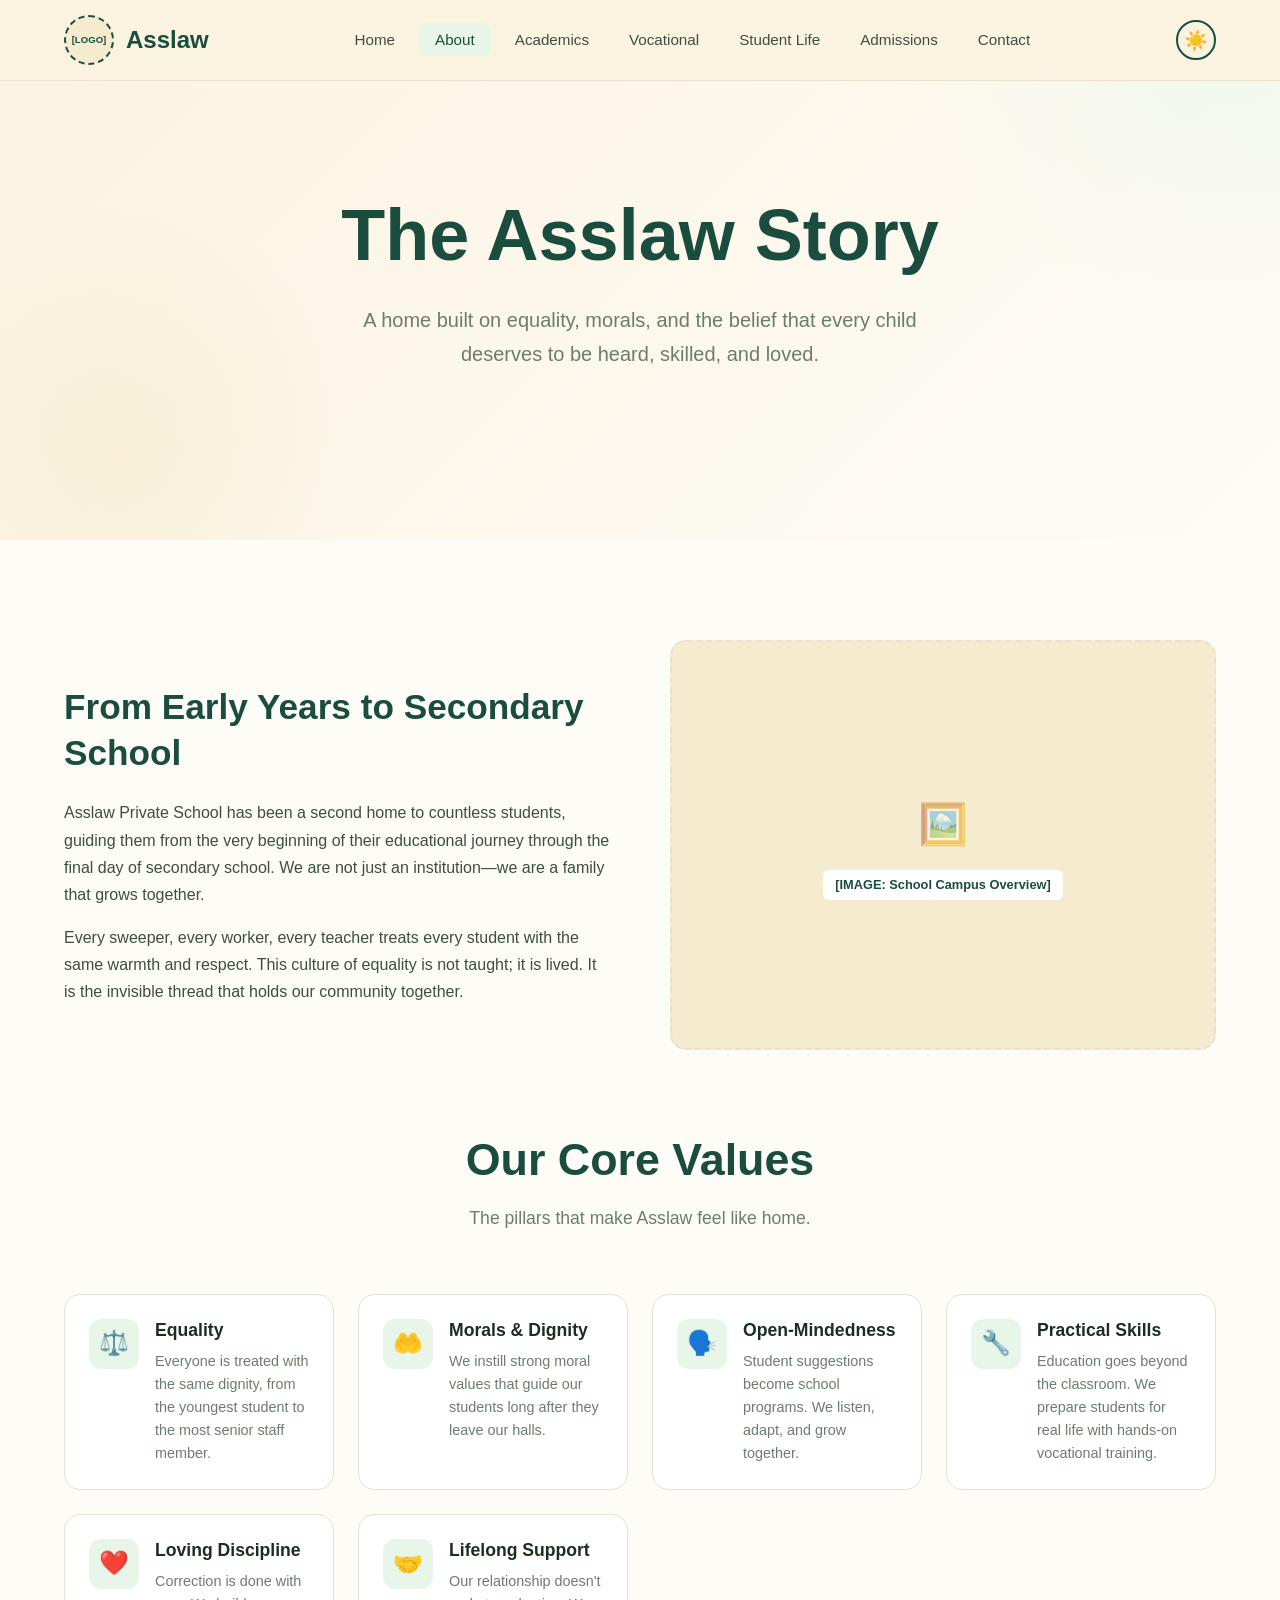
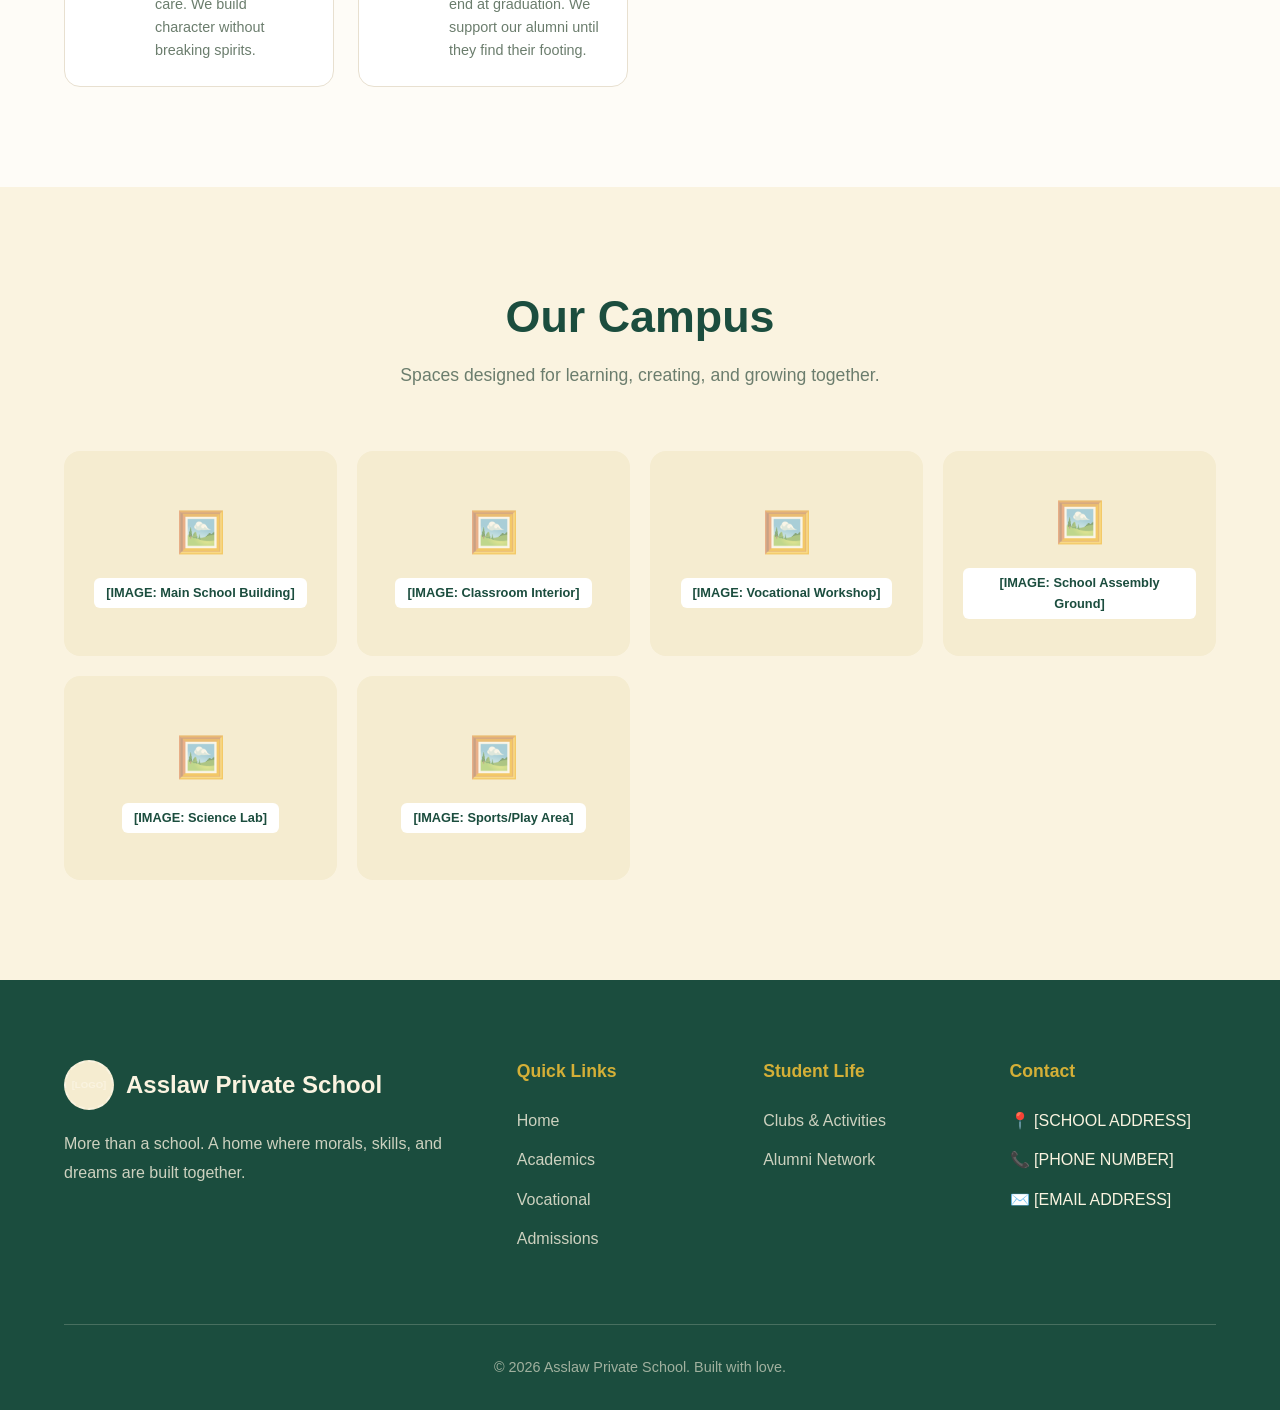
==== about.html @ 093d7a1f "Initial Commit" ====
<!DOCTYPE html>
<html lang="en" data-theme="light">
<head>
  <meta charset="UTF-8">
  <meta name="viewport" content="width=device-width, initial-scale=1.0">
  <title>About Us | Asslaw Private School</title>
  <link rel="stylesheet" href="styles.css">
</head>
<body>

  <nav class="navbar">
    <div class="nav-container">
      <a href="index.html" class="logo">
        <div class="logo-placeholder">[LOGO]</div>
        <span>Asslaw</span>
      </a>
      <ul class="nav-links" id="nav-links">
        <li><a href="index.html">Home</a></li>
        <li><a href="about.html" class="active">About</a></li>
        <li><a href="academics.html">Academics</a></li>
        <li><a href="vocational.html">Vocational</a></li>
        <li><a href="student-life.html">Student Life</a></li>
        <li><a href="admissions.html">Admissions</a></li>
        <li><a href="contact.html">Contact</a></li>
      </ul>
      <div class="nav-controls">
        <button class="theme-toggle" id="theme-toggle">☀️</button>
        <button class="mobile-menu-btn" id="mobile-menu-btn">☰</button>
      </div>
    </div>
  </nav>

  <section class="hero" style="min-height: 60vh; padding-top: 140px;">
    <div class="hero-content fade-in">
      <h1>The Asslaw Story</h1>
      <p>A home built on equality, morals, and the belief that every child deserves to be heard, skilled, and loved.</p>
    </div>
  </section>

  <section class="section">
    <div class="container">
      <div style="display: grid; grid-template-columns: 1fr 1fr; gap: 60px; align-items: center; margin-bottom: 80px;" class="fade-in">
        <div>
          <h2 style="font-size: 2.2rem; margin-bottom: 24px; color: var(--primary-green);">From Early Years to Secondary School</h2>
          <p style="margin-bottom: 16px; color: var(--text-body);">Asslaw Private School has been a second home to countless students, guiding them from the very beginning of their educational journey through the final day of secondary school. We are not just an institution—we are a family that grows together.</p>
          <p style="color: var(--text-body);">Every sweeper, every worker, every teacher treats every student with the same warmth and respect. This culture of equality is not taught; it is lived. It is the invisible thread that holds our community together.</p>
        </div>
        <div class="image-placeholder" style="aspect-ratio: 4/3;">
          <span>[IMAGE: School Campus Overview]</span>
        </div>
      </div>

      <div class="section-header fade-in">
        <h2>Our Core Values</h2>
        <p>The pillars that make Asslaw feel like home.</p>
      </div>

      <div class="values-grid">
        <div class="value-item fade-in">
          <div class="value-icon">⚖️</div>
          <div class="value-content">
            <h4>Equality</h4>
            <p>Everyone is treated with the same dignity, from the youngest student to the most senior staff member.</p>
          </div>
        </div>
        
        <div class="value-item fade-in">
          <div class="value-icon">🤲</div>
          <div class="value-content">
            <h4>Morals & Dignity</h4>
            <p>We instill strong moral values that guide our students long after they leave our halls.</p>
          </div>
        </div>
        
        <div class="value-item fade-in">
          <div class="value-icon">🗣️</div>
          <div class="value-content">
            <h4>Open-Mindedness</h4>
            <p>Student suggestions become school programs. We listen, adapt, and grow together.</p>
          </div>
        </div>
        
        <div class="value-item fade-in">
          <div class="value-icon">🔧</div>
          <div class="value-content">
            <h4>Practical Skills</h4>
            <p>Education goes beyond the classroom. We prepare students for real life with hands-on vocational training.</p>
          </div>
        </div>
        
        <div class="value-item fade-in">
          <div class="value-icon">❤️</div>
          <div class="value-content">
            <h4>Loving Discipline</h4>
            <p>Correction is done with care. We build character without breaking spirits.</p>
          </div>
        </div>
        
        <div class="value-item fade-in">
          <div class="value-icon">🤝</div>
          <div class="value-content">
            <h4>Lifelong Support</h4>
            <p>Our relationship doesn't end at graduation. We support our alumni until they find their footing.</p>
          </div>
        </div>
      </div>
    </div>
  </section>

  <section class="section bg-cream">
    <div class="container">
      <div class="section-header fade-in">
        <h2>Our Campus</h2>
        <p>Spaces designed for learning, creating, and growing together.</p>
      </div>
      
      <div class="gallery-grid">
        <div class="gallery-item fade-in">
          <div class="image-placeholder" style="aspect-ratio: 4/3;">
            <span>[IMAGE: Main School Building]</span>
          </div>
        </div>
        <div class="gallery-item fade-in">
          <div class="image-placeholder" style="aspect-ratio: 4/3;">
            <span>[IMAGE: Classroom Interior]</span>
          </div>
        </div>
        <div class="gallery-item fade-in">
          <div class="image-placeholder" style="aspect-ratio: 4/3;">
            <span>[IMAGE: Vocational Workshop]</span>
          </div>
        </div>
        <div class="gallery-item fade-in">
          <div class="image-placeholder" style="aspect-ratio: 4/3;">
            <span>[IMAGE: School Assembly Ground]</span>
          </div>
        </div>
        <div class="gallery-item fade-in">
          <div class="image-placeholder" style="aspect-ratio: 4/3;">
            <span>[IMAGE: Science Lab]</span>
          </div>
        </div>
        <div class="gallery-item fade-in">
          <div class="image-placeholder" style="aspect-ratio: 4/3;">
            <span>[IMAGE: Sports/Play Area]</span>
          </div>
        </div>
      </div>
    </div>
  </section>

  <footer class="footer">
    <div class="container">
      <div class="footer-grid">
        <div class="footer-brand">
          <div class="logo" style="color: var(--cream);">
            <div class="logo-placeholder" style="border-color: var(--cream); color: var(--cream);">[LOGO]</div>
            <span>Asslaw Private School</span>
          </div>
          <p>More than a school. A home where morals, skills, and dreams are built together.</p>
        </div>
        <div>
          <h4>Quick Links</h4>
          <ul class="footer-links">
            <li><a href="index.html">Home</a></li>
            <li><a href="academics.html">Academics</a></li>
            <li><a href="vocational.html">Vocational</a></li>
            <li><a href="admissions.html">Admissions</a></li>
          </ul>
        </div>
        <div>
          <h4>Student Life</h4>
          <ul class="footer-links">
            <li><a href="student-life.html">Clubs & Activities</a></li>
            <li><a href="contact.html">Alumni Network</a></li>
          </ul>
        </div>
        <div>
          <h4>Contact</h4>
          <ul class="footer-links">
            <li>📍 [SCHOOL ADDRESS]</li>
            <li>📞 [PHONE NUMBER]</li>
            <li>✉️ [EMAIL ADDRESS]</li>
          </ul>
        </div>
      </div>
      <div class="footer-bottom">
        <p>© 2026 Asslaw Private School. Built with love.</p>
      </div>
    </div>
  </footer>

  <button class="back-to-top" id="back-to-top">↑</button>
  <script src="script.js"></script>
</body>
</html>
---- styles.css ----
/* ============================================
   ASSLAW PRIVATE SCHOOL - COMPLETE STYLESHEET
   Colors: Green, Cream, White | Dark Mode Ready
   ============================================ */

:root {
  --primary-green: #1B4D3E;
  --secondary-green: #2E8B57;
  --light-green: #E8F5E9;
  --cream: #FAF3E0;
  --cream-dark: #F5ECD0;
  --white: #FFFFFF;
  --gold: #D4AF37;
  --text-dark: #1A2F1D;
  --text-body: #3D4F40;
  --text-light: #6B7D6D;
  --bg-body: #FEFCF7;
  --bg-card: #FFFFFF;
  --border: #E8E0D0;
  --shadow: rgba(27, 77, 62, 0.08);
  --shadow-lg: rgba(27, 77, 62, 0.15);
  --transition: all 0.3s cubic-bezier(0.4, 0, 0.2, 1);
}

[data-theme="dark"] {
  --primary-green: #3CB371;
  --secondary-green: #2E8B57;
  --light-green: #1A2F1D;
  --cream: #0F1F17;
  --cream-dark: #1A2F1D;
  --white: #0A1510;
  --gold: #FFD700;
  --text-dark: #FAF3E0;
  --text-body: #C8D6C9;
  --text-light: #8A9B8C;
  --bg-body: #0A1510;
  --bg-card: #0F1F17;
  --border: #1B4D3E;
  --shadow: rgba(0, 0, 0, 0.3);
  --shadow-lg: rgba(0, 0, 0, 0.5);
}

* {
  margin: 0;
  padding: 0;
  box-sizing: border-box;
}

html {
  scroll-behavior: smooth;
}

body {
  font-family: 'Segoe UI', Tahoma, Geneva, Verdana, sans-serif;
  background-color: var(--bg-body);
  color: var(--text-body);
  line-height: 1.7;
  transition: var(--transition);
  overflow-x: hidden;
}

h1, h2, h3, h4, h5, h6 {
  color: var(--text-dark);
  font-weight: 700;
  line-height: 1.3;
}

a {
  color: var(--secondary-green);
  text-decoration: none;
  transition: var(--transition);
}

a:hover {
  color: var(--primary-green);
}

img {
  max-width: 100%;
  height: auto;
}

.container {
  max-width: 1200px;
  margin: 0 auto;
  padding: 0 24px;
}

/* ============================================
   NAVIGATION
   ============================================ */
.navbar {
  position: fixed;
  top: 0;
  left: 0;
  right: 0;
  background: rgba(250, 243, 224, 0.95);
  backdrop-filter: blur(10px);
  border-bottom: 1px solid var(--border);
  z-index: 1000;
  transition: var(--transition);
}

[data-theme="dark"] .navbar {
  background: rgba(15, 31, 23, 0.95);
}

.nav-container {
  max-width: 1200px;
  margin: 0 auto;
  padding: 0 24px;
  display: flex;
  justify-content: space-between;
  align-items: center;
  height: 80px;
}

.logo {
  display: flex;
  align-items: center;
  gap: 12px;
  font-size: 1.5rem;
  font-weight: 800;
  color: var(--primary-green);
}

.logo-placeholder {
  width: 50px;
  height: 50px;
  border: 2px dashed var(--primary-green);
  border-radius: 50%;
  display: flex;
  align-items: center;
  justify-content: center;
  font-size: 0.6rem;
  text-align: center;
  color: var(--primary-green);
  background: var(--cream-dark);
}

.nav-links {
  display: flex;
  list-style: none;
  gap: 8px;
  align-items: center;
}

.nav-links a {
  padding: 8px 16px;
  border-radius: 8px;
  color: var(--text-body);
  font-weight: 500;
  font-size: 0.95rem;
}

.nav-links a:hover, .nav-links a.active {
  background: var(--light-green);
  color: var(--primary-green);
}

.nav-controls {
  display: flex;
  align-items: center;
  gap: 16px;
}

.theme-toggle {
  background: none;
  border: 2px solid var(--primary-green);
  color: var(--primary-green);
  width: 40px;
  height: 40px;
  border-radius: 50%;
  cursor: pointer;
  display: flex;
  align-items: center;
  justify-content: center;
  font-size: 1.2rem;
  transition: var(--transition);
}

.theme-toggle:hover {
  background: var(--primary-green);
  color: var(--cream);
  transform: rotate(20deg);
}

.mobile-menu-btn {
  display: none;
  background: none;
  border: none;
  font-size: 1.5rem;
  color: var(--primary-green);
  cursor: pointer;
}

/* ============================================
   HERO SECTION
   ============================================ */
.hero {
  min-height: 100vh;
  display: flex;
  align-items: center;
  justify-content: center;
  text-align: center;
  padding: 120px 24px 80px;
  position: relative;
  background: linear-gradient(135deg, var(--cream) 0%, var(--bg-body) 100%);
  overflow: hidden;
}

.hero::before {
  content: '';
  position: absolute;
  top: -50%;
  right: -20%;
  width: 600px;
  height: 600px;
  background: radial-gradient(circle, var(--light-green) 0%, transparent 70%);
  opacity: 0.6;
  animation: float 20s infinite ease-in-out;
}

.hero::after {
  content: '';
  position: absolute;
  bottom: -30%;
  left: -10%;
  width: 500px;
  height: 500px;
  background: radial-gradient(circle, var(--gold) 0%, transparent 70%);
  opacity: 0.1;
  animation: float 25s infinite ease-in-out reverse;
}

@keyframes float {
  0%, 100% { transform: translate(0, 0) scale(1); }
  50% { transform: translate(30px, -30px) scale(1.1); }
}

.hero-content {
  position: relative;
  z-index: 2;
  max-width: 800px;
}

.hero-badge {
  display: inline-block;
  padding: 8px 20px;
  background: var(--light-green);
  color: var(--primary-green);
  border-radius: 50px;
  font-weight: 600;
  font-size: 0.9rem;
  margin-bottom: 24px;
  border: 1px solid var(--secondary-green);
}

.hero h1 {
  font-size: clamp(2.5rem, 6vw, 4.5rem);
  margin-bottom: 20px;
  color: var(--primary-green);
}

.hero h1 span {
  color: var(--gold);
  position: relative;
}

.hero p {
  font-size: 1.25rem;
  color: var(--text-light);
  margin-bottom: 40px;
  max-width: 600px;
  margin-left: auto;
  margin-right: auto;
}

.hero-buttons {
  display: flex;
  gap: 16px;
  justify-content: center;
  flex-wrap: wrap;
}

/* ============================================
   BUTTONS
   ============================================ */
.btn {
  display: inline-flex;
  align-items: center;
  gap: 8px;
  padding: 14px 32px;
  border-radius: 12px;
  font-weight: 600;
  font-size: 1rem;
  transition: var(--transition);
  border: none;
  cursor: pointer;
}

.btn-primary {
  background: var(--primary-green);
  color: var(--white);
  box-shadow: 0 4px 15px var(--shadow-lg);
}

.btn-primary:hover {
  background: var(--secondary-green);
  transform: translateY(-2px);
  box-shadow: 0 8px 25px var(--shadow-lg);
  color: var(--white);
}

.btn-secondary {
  background: transparent;
  color: var(--primary-green);
  border: 2px solid var(--primary-green);
}

.btn-secondary:hover {
  background: var(--primary-green);
  color: var(--white);
  transform: translateY(-2px);
}

.btn-gold {
  background: var(--gold);
  color: var(--text-dark);
}

.btn-gold:hover {
  filter: brightness(1.1);
  transform: translateY(-2px);
}

/* ============================================
   SECTIONS
   ============================================ */
.section {
  padding: 100px 0;
}

.section-header {
  text-align: center;
  max-width: 700px;
  margin: 0 auto 60px;
}

.section-header h2 {
  font-size: clamp(2rem, 4vw, 2.8rem);
  margin-bottom: 16px;
  color: var(--primary-green);
}

.section-header p {
  font-size: 1.1rem;
  color: var(--text-light);
}

.bg-cream {
  background: var(--cream);
}

.bg-light {
  background: var(--bg-body);
}

/* ============================================
   CARDS
   ============================================ */
.card-grid {
  display: grid;
  grid-template-columns: repeat(auto-fit, minmax(300px, 1fr));
  gap: 30px;
}

.card {
  background: var(--bg-card);
  border-radius: 20px;
  padding: 40px 30px;
  border: 1px solid var(--border);
  transition: var(--transition);
  position: relative;
  overflow: hidden;
}

.card::before {
  content: '';
  position: absolute;
  top: 0;
  left: 0;
  width: 100%;
  height: 4px;
  background: linear-gradient(90deg, var(--primary-green), var(--gold));
  transform: scaleX(0);
  transition: transform 0.3s ease;
}

.card:hover {
  transform: translateY(-5px);
  box-shadow: 0 20px 40px var(--shadow);
}

.card:hover::before {
  transform: scaleX(1);
}

.card-icon {
  width: 60px;
  height: 60px;
  background: var(--light-green);
  border-radius: 16px;
  display: flex;
  align-items: center;
  justify-content: center;
  font-size: 1.8rem;
  margin-bottom: 24px;
}

.card h3 {
  font-size: 1.4rem;
  margin-bottom: 12px;
}

.card p {
  color: var(--text-light);
  font-size: 0.95rem;
}

/* ============================================
   IMAGE PLACEHOLDERS
   ============================================ */
.image-placeholder {
  width: 100%;
  aspect-ratio: 16/10;
  background: var(--cream-dark);
  border: 2px dashed var(--border);
  border-radius: 16px;
  display: flex;
  flex-direction: column;
  align-items: center;
  justify-content: center;
  color: var(--text-light);
  font-size: 0.9rem;
  text-align: center;
  padding: 20px;
  transition: var(--transition);
  position: relative;
  overflow: hidden;
}

.image-placeholder::before {
  content: '🖼️';
  font-size: 2.5rem;
  margin-bottom: 12px;
  opacity: 0.5;
}

.image-placeholder:hover {
  border-color: var(--secondary-green);
  background: var(--light-green);
}

.image-placeholder span {
  font-weight: 600;
  color: var(--primary-green);
  background: var(--bg-card);
  padding: 4px 12px;
  border-radius: 6px;
  font-size: 0.8rem;
}

/* ============================================
   STATS
   ============================================ */
.stats-grid {
  display: grid;
  grid-template-columns: repeat(auto-fit, minmax(200px, 1fr));
  gap: 24px;
  margin-top: 60px;
}

.stat-card {
  text-align: center;
  padding: 30px;
  background: var(--bg-card);
  border-radius: 16px;
  border: 1px solid var(--border);
}

.stat-number {
  font-size: 3rem;
  font-weight: 800;
  color: var(--primary-green);
  display: block;
  line-height: 1;
  margin-bottom: 8px;
}

.stat-label {
  color: var(--text-light);
  font-size: 0.95rem;
  font-weight: 500;
}

/* ============================================
   TESTIMONIALS
   ============================================ */
.testimonial-slider {
  position: relative;
  max-width: 800px;
  margin: 0 auto;
  overflow: hidden;
}

.testimonial-track {
  display: flex;
  transition: transform 0.5s ease;
}

.testimonial-slide {
  min-width: 100%;
  padding: 20px;
}

.testimonial-card {
  background: var(--bg-card);
  border-radius: 24px;
  padding: 48px;
  text-align: center;
  border: 1px solid var(--border);
  position: relative;
}

.testimonial-card::before {
  content: '"';
  font-size: 6rem;
  color: var(--gold);
  opacity: 0.3;
  position: absolute;
  top: 20px;
  left: 30px;
  line-height: 1;
  font-family: Georgia, serif;
}

.testimonial-text {
  font-size: 1.2rem;
  color: var(--text-body);
  font-style: italic;
  margin-bottom: 24px;
  line-height: 1.8;
}

.testimonial-author {
  font-weight: 700;
  color: var(--primary-green);
  font-size: 1.1rem;
}

.testimonial-role {
  color: var(--text-light);
  font-size: 0.9rem;
}

.testimonial-nav {
  display: flex;
  justify-content: center;
  gap: 12px;
  margin-top: 32px;
}

.testimonial-btn {
  width: 48px;
  height: 48px;
  border-radius: 50%;
  border: 2px solid var(--border);
  background: var(--bg-card);
  color: var(--primary-green);
  cursor: pointer;
  display: flex;
  align-items: center;
  justify-content: center;
  font-size: 1.2rem;
  transition: var(--transition);
}

.testimonial-btn:hover {
  background: var(--primary-green);
  color: var(--white);
  border-color: var(--primary-green);
}

.testimonial-dots {
  display: flex;
  justify-content: center;
  gap: 8px;
  margin-top: 20px;
}

.dot {
  width: 10px;
  height: 10px;
  border-radius: 50%;
  background: var(--border);
  cursor: pointer;
  transition: var(--transition);
}

.dot.active {
  background: var(--primary-green);
  width: 30px;
  border-radius: 5px;
}

/* ============================================
   GALLERY
   ============================================ */
.gallery-grid {
  display: grid;
  grid-template-columns: repeat(auto-fit, minmax(250px, 1fr));
  gap: 20px;
}

.gallery-item {
  border-radius: 16px;
  overflow: hidden;
  transition: var(--transition);
}

.gallery-item:hover {
  transform: scale(1.03);
}

.gallery-item .image-placeholder {
  aspect-ratio: 4/3;
  border: none;
  border-radius: 0;
}

/* ============================================
   FORMS
   ============================================ */
.form-group {
  margin-bottom: 24px;
}

.form-label {
  display: block;
  margin-bottom: 8px;
  font-weight: 600;
  color: var(--text-dark);
  font-size: 0.95rem;
}

.form-input,
.form-textarea,
.form-select {
  width: 100%;
  padding: 14px 18px;
  border: 2px solid var(--border);
  border-radius: 12px;
  background: var(--bg-card);
  color: var(--text-body);
  font-family: inherit;
  font-size: 1rem;
  transition: var(--transition);
}

.form-input:focus,
.form-textarea:focus,
.form-select:focus {
  outline: none;
  border-color: var(--secondary-green);
  box-shadow: 0 0 0 4px var(--light-green);
}

.form-textarea {
  min-height: 150px;
  resize: vertical;
}

.form-row {
  display: grid;
  grid-template-columns: 1fr 1fr;
  gap: 20px;
}

.form-success {
  display: none;
  padding: 16px;
  background: var(--light-green);
  color: var(--primary-green);
  border-radius: 12px;
  margin-bottom: 24px;
  font-weight: 600;
  border: 1px solid var(--secondary-green);
}

/* ============================================
   PROGRAMS / TIMELINE
   ============================================ */
.program-grid {
  display: grid;
  grid-template-columns: repeat(auto-fit, minmax(280px, 1fr));
  gap: 30px;
}

.program-card {
  background: var(--bg-card);
  border-radius: 20px;
  overflow: hidden;
  border: 1px solid var(--border);
  transition: var(--transition);
}

.program-card:hover {
  transform: translateY(-5px);
  box-shadow: 0 20px 40px var(--shadow);
}

.program-content {
  padding: 30px;
}

.program-tag {
  display: inline-block;
  padding: 4px 12px;
  background: var(--light-green);
  color: var(--primary-green);
  border-radius: 50px;
  font-size: 0.8rem;
  font-weight: 600;
  margin-bottom: 12px;
}

/* ============================================
   VALUES
   ============================================ */
.values-grid {
  display: grid;
  grid-template-columns: repeat(auto-fit, minmax(250px, 1fr));
  gap: 24px;
}

.value-item {
  display: flex;
  gap: 16px;
  align-items: flex-start;
  padding: 24px;
  background: var(--bg-card);
  border-radius: 16px;
  border: 1px solid var(--border);
}

.value-icon {
  width: 50px;
  height: 50px;
  min-width: 50px;
  background: var(--light-green);
  border-radius: 12px;
  display: flex;
  align-items: center;
  justify-content: center;
  font-size: 1.5rem;
}

.value-content h4 {
  margin-bottom: 8px;
  font-size: 1.1rem;
}

.value-content p {
  color: var(--text-light);
  font-size: 0.9rem;
  line-height: 1.6;
}

/* ============================================
   FOOTER
   ============================================ */
.footer {
  background: var(--primary-green);
  color: var(--cream);
  padding: 80px 0 30px;
}

.footer-grid {
  display: grid;
  grid-template-columns: 2fr 1fr 1fr 1fr;
  gap: 40px;
  margin-bottom: 60px;
}

.footer-brand .logo {
  color: var(--cream);
  margin-bottom: 20px;
}

.footer-brand p {
  color: rgba(250, 243, 224, 0.8);
  margin-bottom: 24px;
  line-height: 1.8;
}

.footer h4 {
  color: var(--gold);
  margin-bottom: 24px;
  font-size: 1.1rem;
}

.footer-links {
  list-style: none;
}

.footer-links li {
  margin-bottom: 12px;
}

.footer-links a {
  color: rgba(250, 243, 224, 0.8);
  transition: var(--transition);
}

.footer-links a:hover {
  color: var(--gold);
  padding-left: 4px;
}

.footer-bottom {
  border-top: 1px solid rgba(250, 243, 224, 0.2);
  padding-top: 30px;
  text-align: center;
  color: rgba(250, 243, 224, 0.6);
  font-size: 0.9rem;
}

/* ============================================
   ANIMATIONS
   ============================================ */
.fade-in {
  opacity: 0;
  transform: translateY(30px);
  transition: opacity 0.6s ease, transform 0.6s ease;
}

.fade-in.visible {
  opacity: 1;
  transform: translateY(0);
}

/* ============================================
   MOBILE RESPONSIVE
   ============================================ */
@media (max-width: 768px) {
  .nav-links {
    position: fixed;
    top: 80px;
    left: 0;
    right: 0;
    background: var(--cream);
    flex-direction: column;
    padding: 24px;
    gap: 8px;
    border-bottom: 1px solid var(--border);
    transform: translateY(-150%);
    transition: transform 0.3s ease;
  }

  [data-theme="dark"] .nav-links {
    background: var(--cream);
  }

  .nav-links.active {
    transform: translateY(0);
  }

  .mobile-menu-btn {
    display: block;
  }

  .hero {
    padding-top: 100px;
  }

  .form-row {
    grid-template-columns: 1fr;
  }

  .footer-grid {
    grid-template-columns: 1fr;
    text-align: center;
  }

  .stats-grid {
    grid-template-columns: 1fr 1fr;
  }

  .section {
    padding: 60px 0;
  }
}

/* ============================================
   SCROLLBAR
   ============================================ */
::-webkit-scrollbar {
  width: 10px;
}

::-webkit-scrollbar-track {
  background: var(--bg-body);
}

::-webkit-scrollbar-thumb {
  background: var(--primary-green);
  border-radius: 5px;
}

::-webkit-scrollbar-thumb:hover {
  background: var(--secondary-green);
}

/* Back to top */
.back-to-top {
  position: fixed;
  bottom: 30px;
  right: 30px;
  width: 50px;
  height: 50px;
  background: var(--primary-green);
  color: var(--white);
  border: none;
  border-radius: 50%;
  cursor: pointer;
  display: flex;
  align-items: center;
  justify-content: center;
  font-size: 1.2rem;
  opacity: 0;
  transform: translateY(20px);
  transition: var(--transition);
  z-index: 999;
  box-shadow: 0 4px 15px var(--shadow-lg);
}

.back-to-top.visible {
  opacity: 1;
  transform: translateY(0);
}

.back-to-top:hover {
  background: var(--secondary-green);
  transform: translateY(-3px);
}
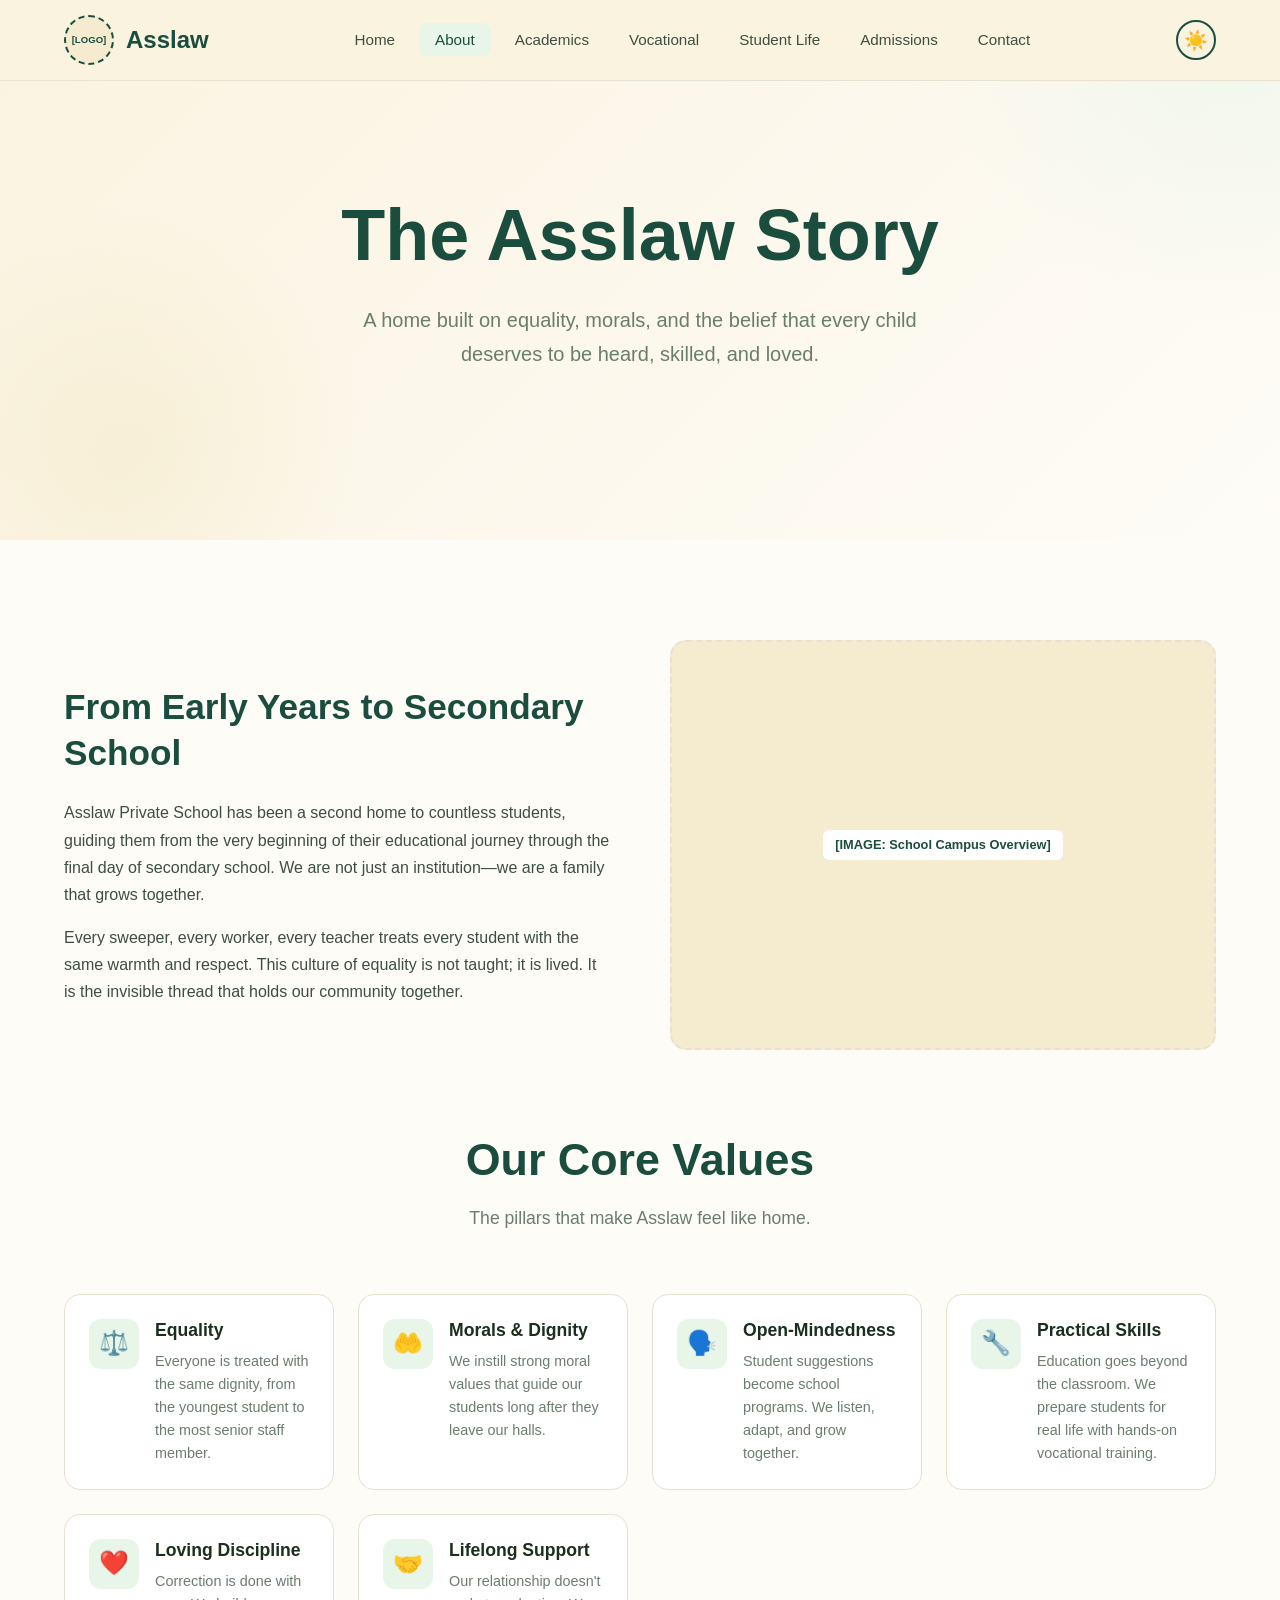
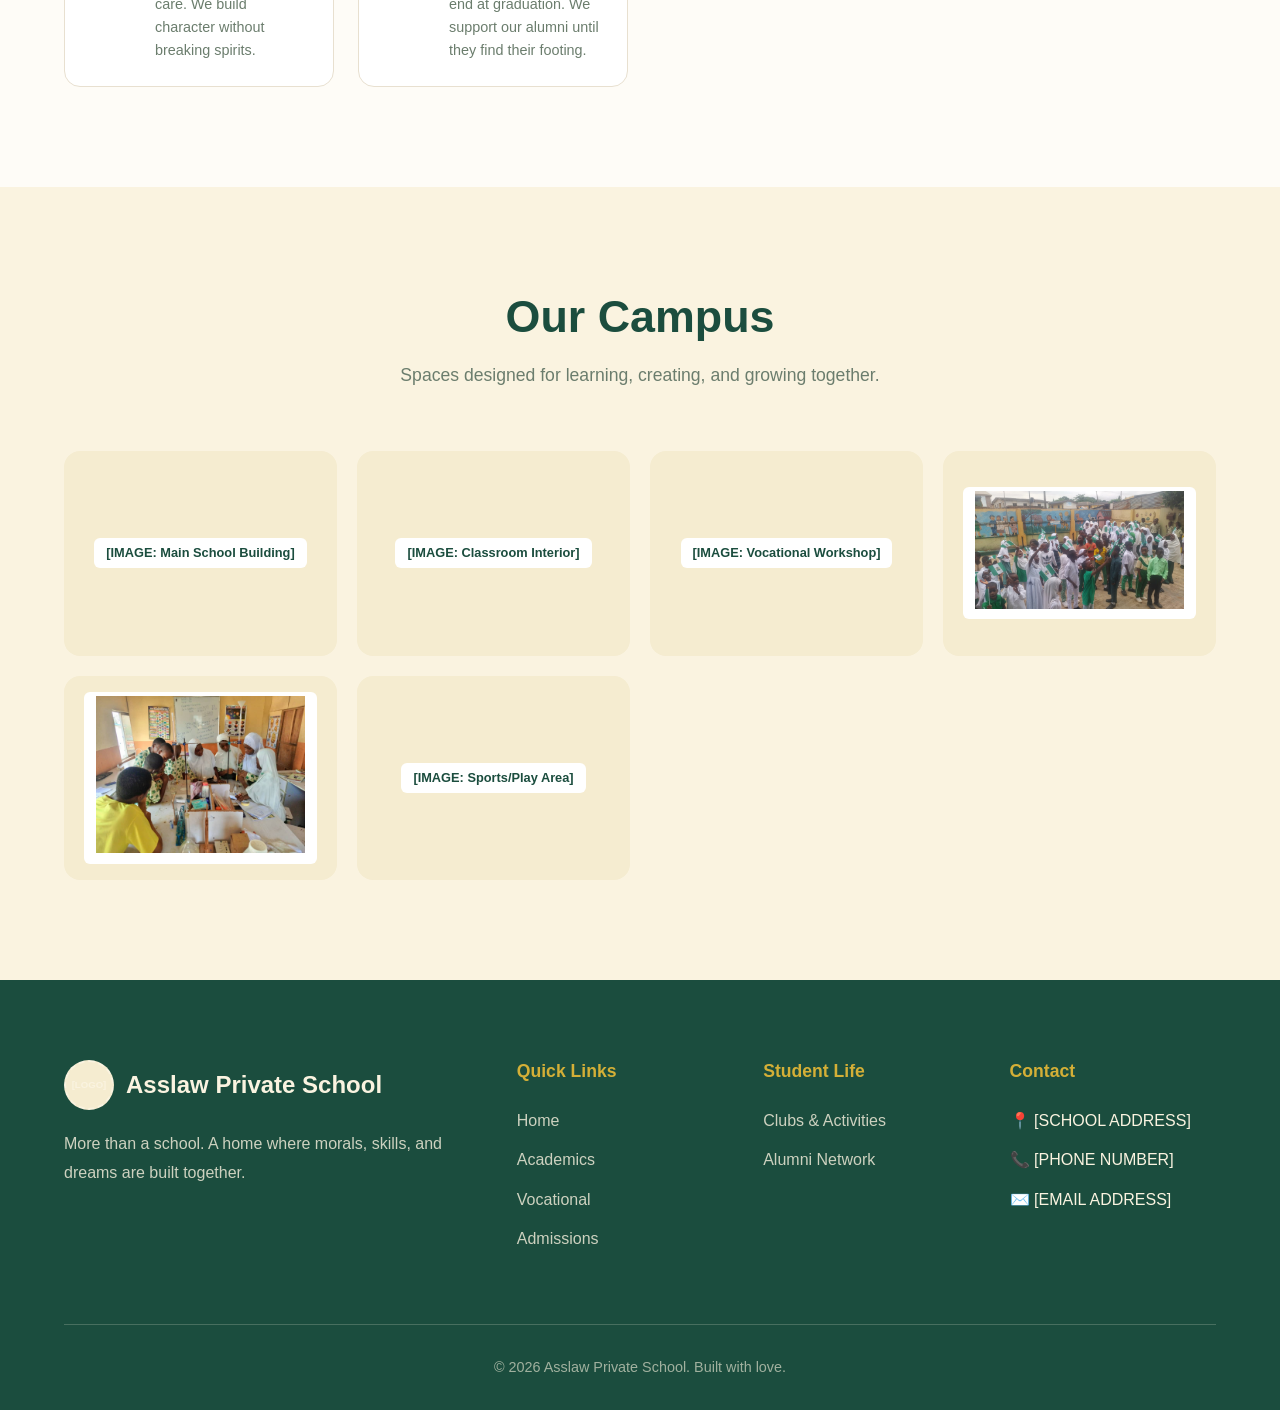
==== commit c6a121e3: "added updates" ====
--- a/about.html
+++ b/about.html
@@ -132,12 +132,12 @@
         </div>
         <div class="gallery-item fade-in">
           <div class="image-placeholder" style="aspect-ratio: 4/3;">
-            <span>[IMAGE: School Assembly Ground]</span>
+            <span><img src="./student-lead-initiative.jpeg" alt="Assembly Ground"></span>
           </div>
         </div>
         <div class="gallery-item fade-in">
           <div class="image-placeholder" style="aspect-ratio: 4/3;">
-            <span>[IMAGE: Science Lab]</span>
+            <span><img src="./science-fair-friday.jpeg" alt="Science Lab"></span>
           </div>
         </div>
         <div class="gallery-item fade-in">
--- a/styles.css
+++ b/styles.css
@@ -450,12 +450,12 @@
   overflow: hidden;
 }
 
-.image-placeholder::before {
+/* .image-placeholder::before {
   content: '🖼️';
   font-size: 2.5rem;
   margin-bottom: 12px;
   opacity: 0.5;
-}
+} */
 
 .image-placeholder:hover {
   border-color: var(--secondary-green);
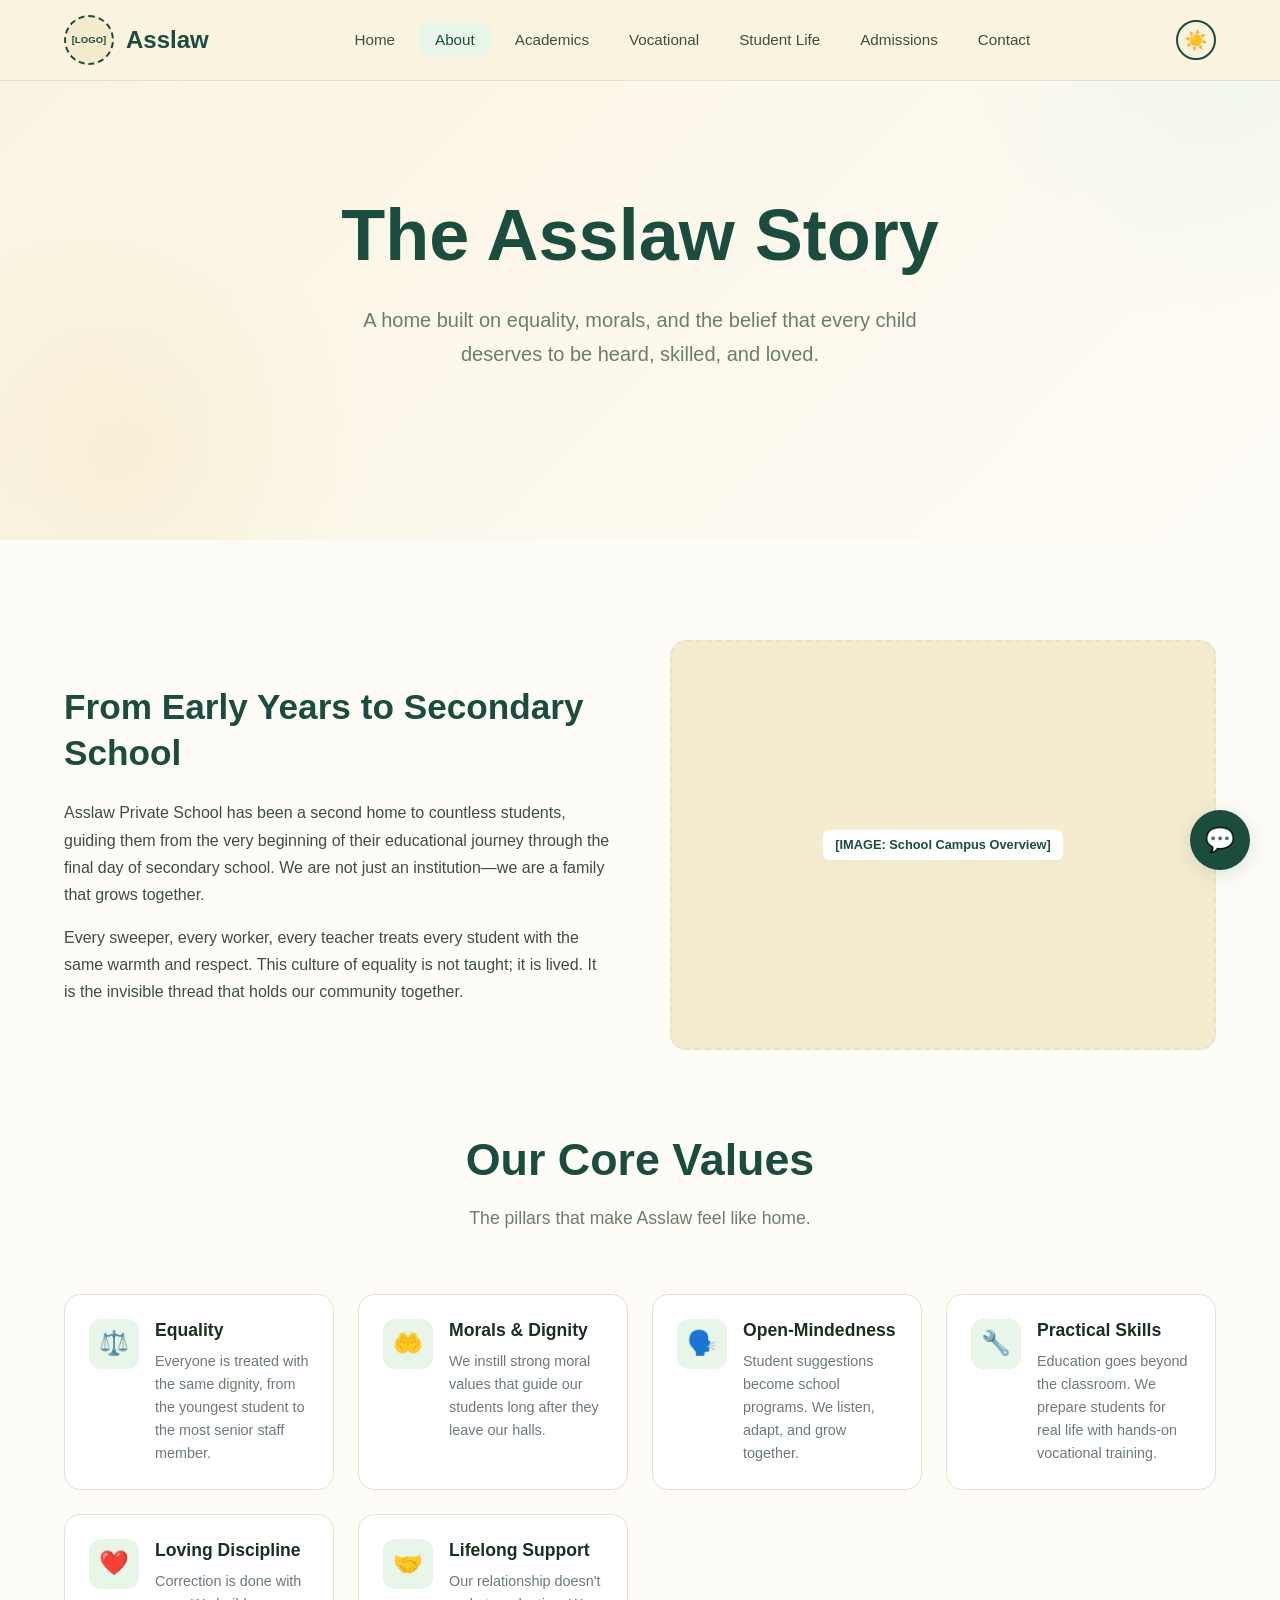
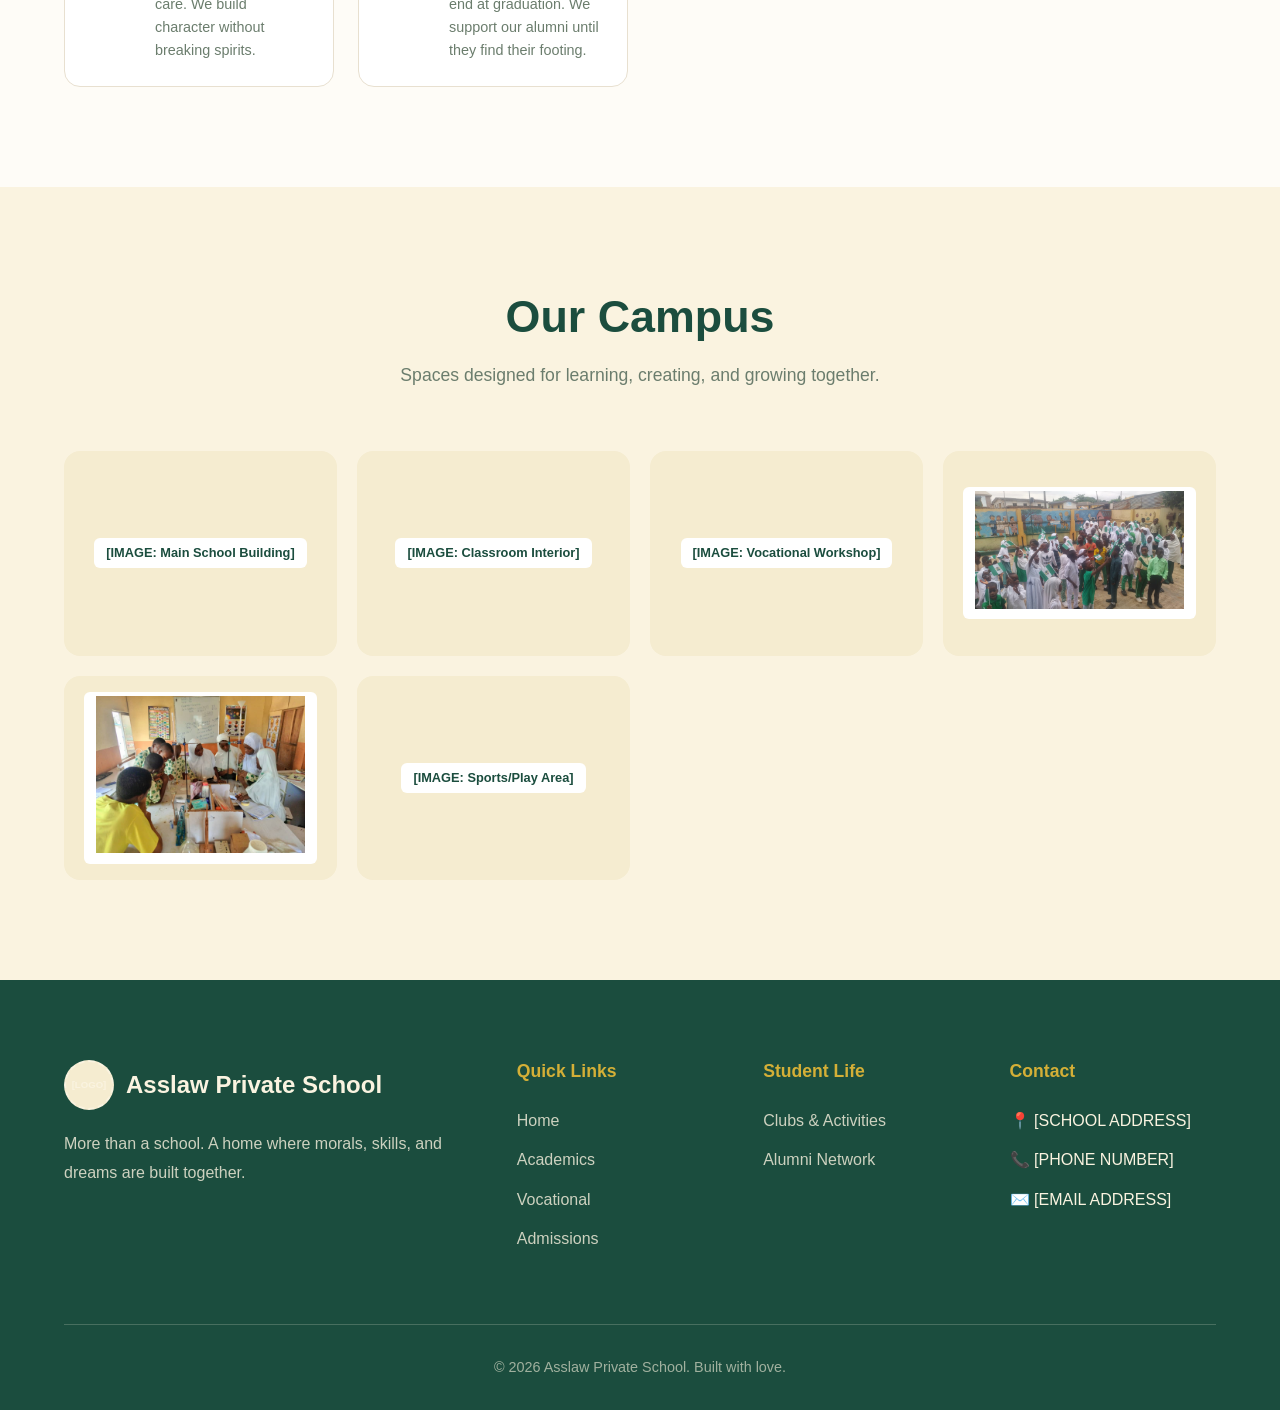
==== commit 3ead683f: "added chatbot" ====
--- a/about.html
+++ b/about.html
@@ -191,6 +191,29 @@
   </footer>
 
   <button class="back-to-top" id="back-to-top">↑</button>
+    <!-- Asslaw Chatbot -->
+<button class="chatbot-toggle" id="chatbot-toggle" aria-label="Open chat">💬</button>
+
+<div class="chatbot-container" id="chatbot-container">
+  <div class="chatbot-header">
+    <div class="chatbot-avatar">🎓</div>
+    <div class="chatbot-info">
+      <h4>Asslaw Assistant</h4>
+      <span><span class="status-dot"></span>Online now</span>
+    </div>
+    <button class="chatbot-close" id="chatbot-close">✕</button>
+  </div>
+  
+  <div class="chatbot-messages" id="chatbot-messages"></div>
+  
+  <div class="chatbot-suggestions" id="chatbot-suggestions"></div>
+  
+  <div class="chatbot-input-area">
+    <input type="text" class="chatbot-input" id="chatbot-input" placeholder="Ask me about Asslaw..." autocomplete="off">
+    <button class="chatbot-send" id="chatbot-send">➤</button>
+  </div>
+</div>
   <script src="script.js"></script>
+  
 </body>
 </html>
--- a/styles.css
+++ b/styles.css
@@ -953,4 +953,268 @@
 .back-to-top:hover {
   background: var(--secondary-green);
   transform: translateY(-3px);
+}
+
+/* ============================================
+   ASSLAW CHATBOT
+   ============================================ */
+
+.chatbot-toggle {
+  position: fixed;
+  bottom: 30px;
+  right: 30px;
+  width: 60px;
+  height: 60px;
+  background: var(--primary-green);
+  color: var(--white);
+  border: none;
+  border-radius: 50%;
+  cursor: pointer;
+  font-size: 1.5rem;
+  box-shadow: 0 4px 20px var(--shadow-lg);
+  z-index: 1001;
+  display: flex;
+  align-items: center;
+  justify-content: center;
+  transition: var(--transition);
+}
+
+.chatbot-toggle:hover {
+  transform: scale(1.1) rotate(10deg);
+  background: var(--secondary-green);
+}
+
+.chatbot-container {
+  position: fixed;
+  bottom: 100px;
+  right: 30px;
+  width: 380px;
+  max-width: calc(100vw - 40px);
+  height: 550px;
+  max-height: calc(100vh - 140px);
+  background: var(--bg-card);
+  border-radius: 24px;
+  box-shadow: 0 20px 60px var(--shadow-lg);
+  z-index: 1000;
+  display: flex;
+  flex-direction: column;
+  overflow: hidden;
+  border: 1px solid var(--border);
+  transform: translateY(20px) scale(0.95);
+  opacity: 0;
+  pointer-events: none;
+  transition: var(--transition);
+}
+
+.chatbot-container.open {
+  transform: translateY(0) scale(1);
+  opacity: 1;
+  pointer-events: all;
+}
+
+.chatbot-header {
+  background: var(--primary-green);
+  color: var(--cream);
+  padding: 20px 24px;
+  display: flex;
+  align-items: center;
+  gap: 12px;
+}
+
+.chatbot-avatar {
+  width: 40px;
+  height: 40px;
+  background: var(--cream);
+  border-radius: 50%;
+  display: flex;
+  align-items: center;
+  justify-content: center;
+  font-size: 1.3rem;
+}
+
+.chatbot-info h4 {
+  color: var(--cream);
+  font-size: 1rem;
+  margin: 0;
+}
+
+.chatbot-info span {
+  font-size: 0.8rem;
+  opacity: 0.9;
+  display: flex;
+  align-items: center;
+  gap: 6px;
+}
+
+.status-dot {
+  width: 8px;
+  height: 8px;
+  background: #4ade80;
+  border-radius: 50%;
+  animation: pulse 2s infinite;
+}
+
+@keyframes pulse {
+  0%, 100% { opacity: 1; }
+  50% { opacity: 0.5; }
+}
+
+.chatbot-close {
+  margin-left: auto;
+  background: none;
+  border: none;
+  color: var(--cream);
+  font-size: 1.3rem;
+  cursor: pointer;
+  opacity: 0.8;
+  transition: var(--transition);
+}
+
+.chatbot-close:hover {
+  opacity: 1;
+  transform: rotate(90deg);
+}
+
+.chatbot-messages {
+  flex: 1;
+  overflow-y: auto;
+  padding: 20px;
+  display: flex;
+  flex-direction: column;
+  gap: 16px;
+}
+
+.chatbot-message {
+  max-width: 85%;
+  padding: 12px 16px;
+  border-radius: 18px;
+  font-size: 0.95rem;
+  line-height: 1.5;
+  animation: messagePop 0.3s ease;
+}
+
+@keyframes messagePop {
+  from { opacity: 0; transform: translateY(10px); }
+  to { opacity: 1; transform: translateY(0); }
+}
+
+.chatbot-message.bot {
+  background: var(--light-green);
+  color: var(--text-dark);
+  align-self: flex-start;
+  border-bottom-left-radius: 4px;
+}
+
+.chatbot-message.user {
+  background: var(--primary-green);
+  color: var(--white);
+  align-self: flex-end;
+  border-bottom-right-radius: 4px;
+}
+
+.chatbot-typing {
+  display: flex;
+  gap: 4px;
+  padding: 16px;
+  align-self: flex-start;
+}
+
+.chatbot-typing span {
+  width: 8px;
+  height: 8px;
+  background: var(--text-light);
+  border-radius: 50%;
+  animation: typingBounce 1.4s infinite ease-in-out both;
+}
+
+.chatbot-typing span:nth-child(1) { animation-delay: -0.32s; }
+.chatbot-typing span:nth-child(2) { animation-delay: -0.16s; }
+
+@keyframes typingBounce {
+  0%, 80%, 100% { transform: scale(0); }
+  40% { transform: scale(1); }
+}
+
+.chatbot-input-area {
+  padding: 16px 20px 20px;
+  border-top: 1px solid var(--border);
+  display: flex;
+  gap: 10px;
+}
+
+.chatbot-input {
+  flex: 1;
+  padding: 12px 16px;
+  border: 2px solid var(--border);
+  border-radius: 50px;
+  background: var(--bg-card);
+  color: var(--text-body);
+  font-family: inherit;
+  font-size: 0.95rem;
+  outline: none;
+  transition: var(--transition);
+}
+
+.chatbot-input:focus {
+  border-color: var(--secondary-green);
+  box-shadow: 0 0 0 4px var(--light-green);
+}
+
+.chatbot-send {
+  width: 44px;
+  height: 44px;
+  border-radius: 50%;
+  background: var(--primary-green);
+  color: var(--white);
+  border: none;
+  cursor: pointer;
+  display: flex;
+  align-items: center;
+  justify-content: center;
+  font-size: 1.1rem;
+  transition: var(--transition);
+  flex-shrink: 0;
+}
+
+.chatbot-send:hover {
+  background: var(--secondary-green);
+  transform: scale(1.05);
+}
+
+.chatbot-suggestions {
+  display: flex;
+  flex-wrap: wrap;
+  gap: 8px;
+  padding: 0 20px 12px;
+}
+
+.chatbot-chip {
+  padding: 6px 14px;
+  background: var(--cream-dark);
+  border: 1px solid var(--border);
+  border-radius: 50px;
+  font-size: 0.8rem;
+  color: var(--text-body);
+  cursor: pointer;
+  transition: var(--transition);
+  white-space: nowrap;
+}
+
+.chatbot-chip:hover {
+  background: var(--light-green);
+  border-color: var(--secondary-green);
+  color: var(--primary-green);
+}
+
+@media (max-width: 480px) {
+  .chatbot-container {
+    right: 10px;
+    left: 10px;
+    width: auto;
+    bottom: 80px;
+  }
+  .chatbot-toggle {
+    right: 20px;
+    bottom: 20px;
+  }
 }
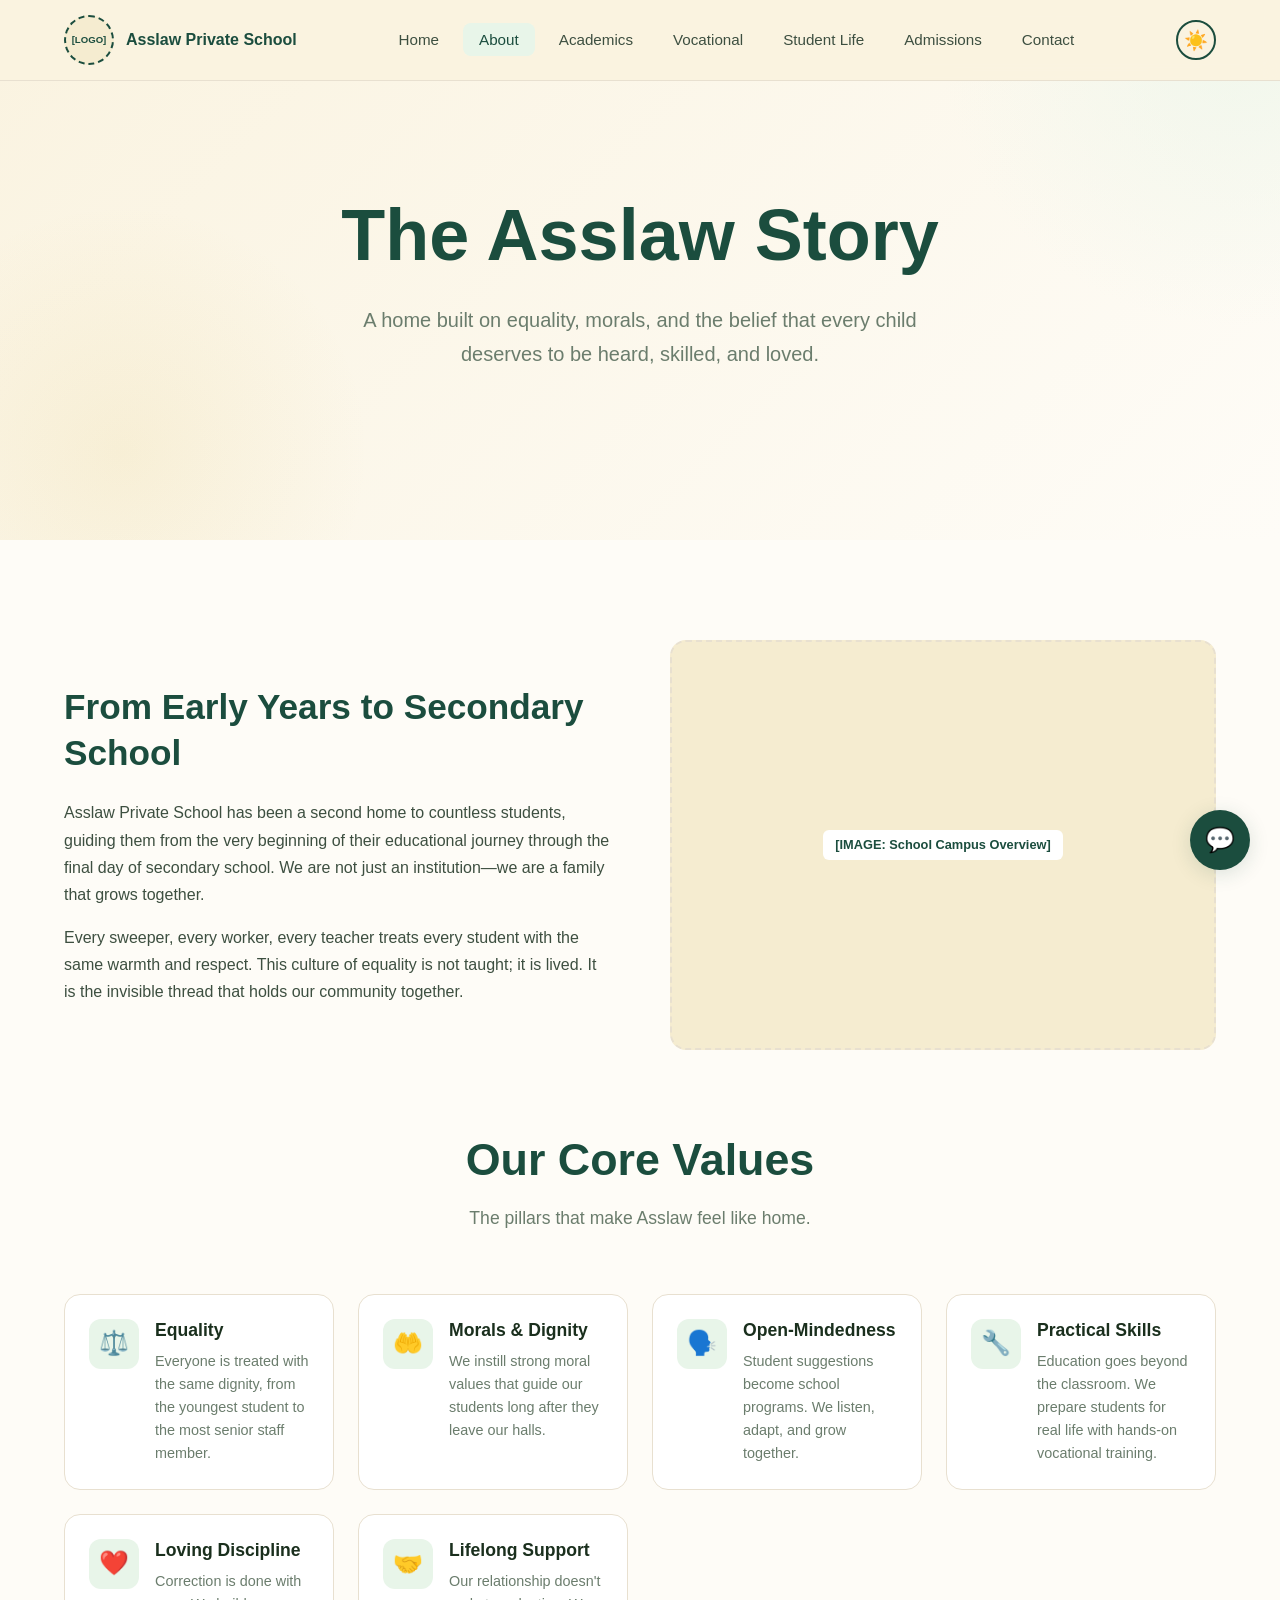
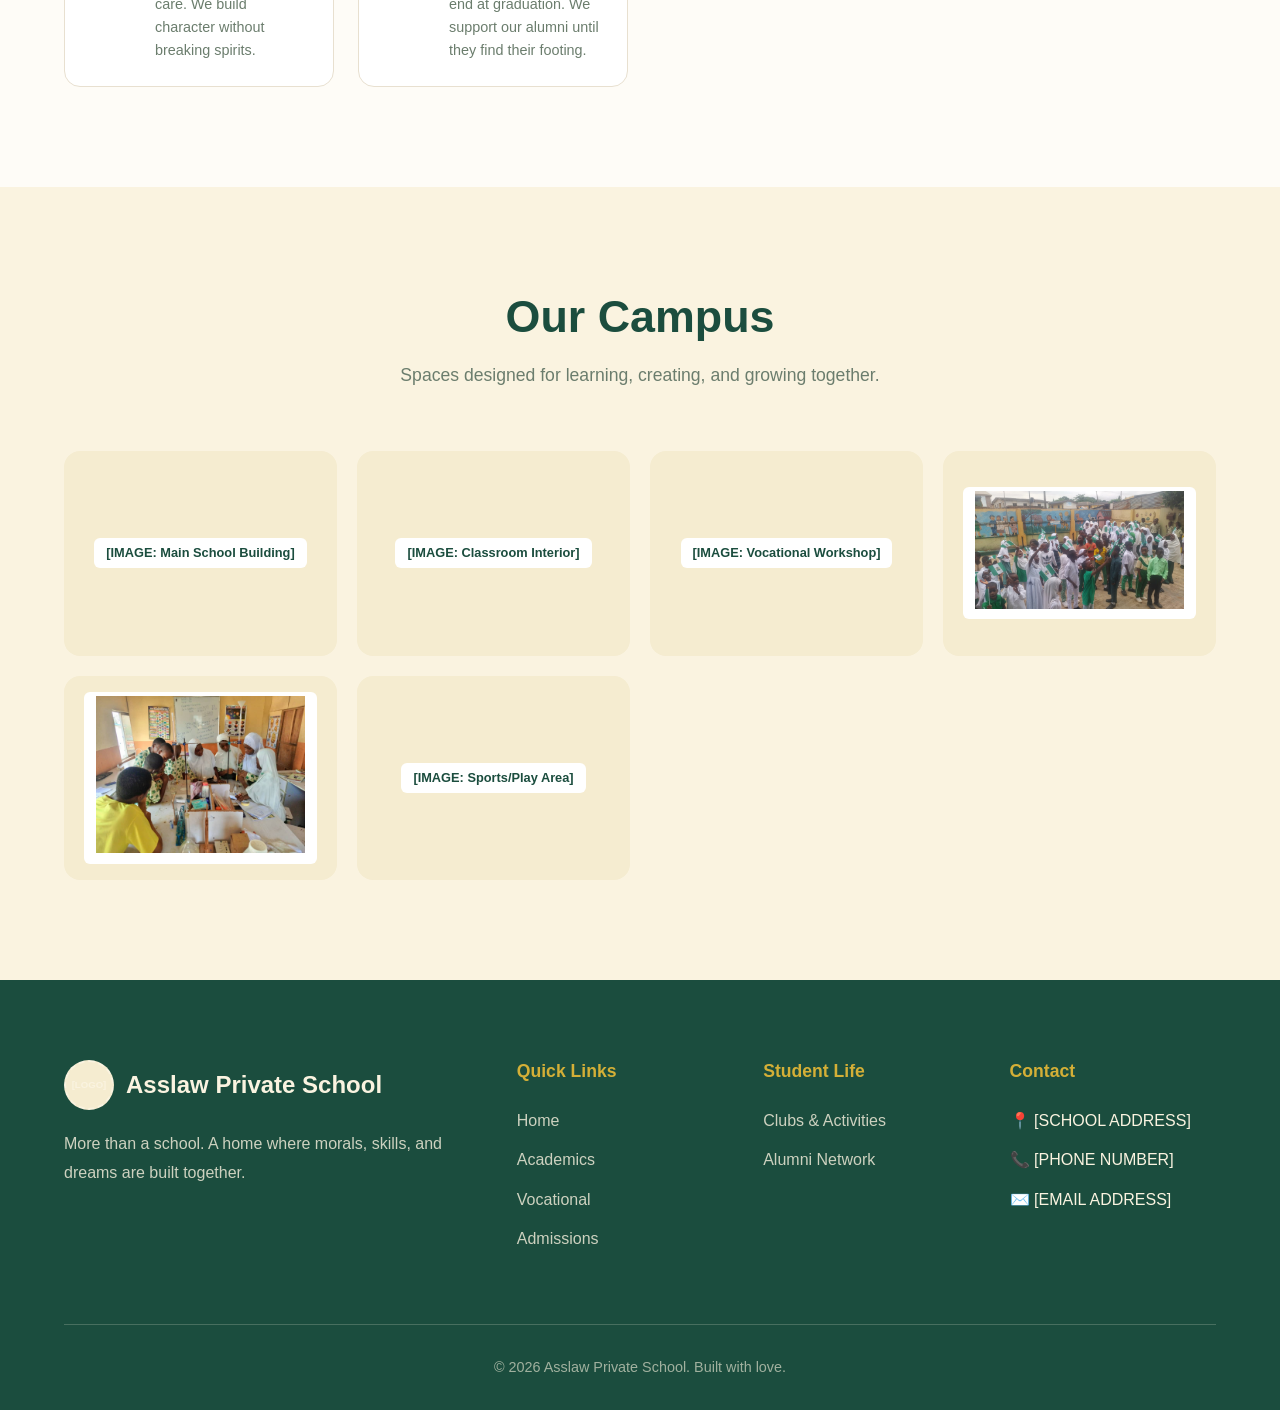
==== commit 03190a6f: "Updated School Name" ====
--- a/about.html
+++ b/about.html
@@ -12,7 +12,7 @@
     <div class="nav-container">
       <a href="index.html" class="logo">
         <div class="logo-placeholder">[LOGO]</div>
-        <span>Asslaw</span>
+        <span class="school-name">Asslaw Private School</span>
       </a>
       <ul class="nav-links" id="nav-links">
         <li><a href="index.html">Home</a></li>
@@ -39,7 +39,7 @@
 
   <section class="section">
     <div class="container">
-      <div style="display: grid; grid-template-columns: 1fr 1fr; gap: 60px; align-items: center; margin-bottom: 80px;" class="fade-in">
+      <div class="fade-in grid-fix">
         <div>
           <h2 style="font-size: 2.2rem; margin-bottom: 24px; color: var(--primary-green);">From Early Years to Secondary School</h2>
           <p style="margin-bottom: 16px; color: var(--text-body);">Asslaw Private School has been a second home to countless students, guiding them from the very beginning of their educational journey through the final day of secondary school. We are not just an institution—we are a family that grows together.</p>
--- a/styles.css
+++ b/styles.css
@@ -850,6 +850,14 @@
   transform: translateY(0);
 }
 
+.grid-fix {
+    display: grid; 
+    grid-template-columns: 1fr 1fr; 
+    gap: 60px; 
+    align-items: center; 
+    margin-bottom: 80px;
+}
+
 /* ============================================
    MOBILE RESPONSIVE
    ============================================ */
@@ -1217,4 +1225,12 @@
     right: 20px;
     bottom: 20px;
   }
+
+  .grid-fix {
+    grid-template-columns: 1fr;
+  }
+}
+
+.school-name {
+    font-size: 16px;
 }
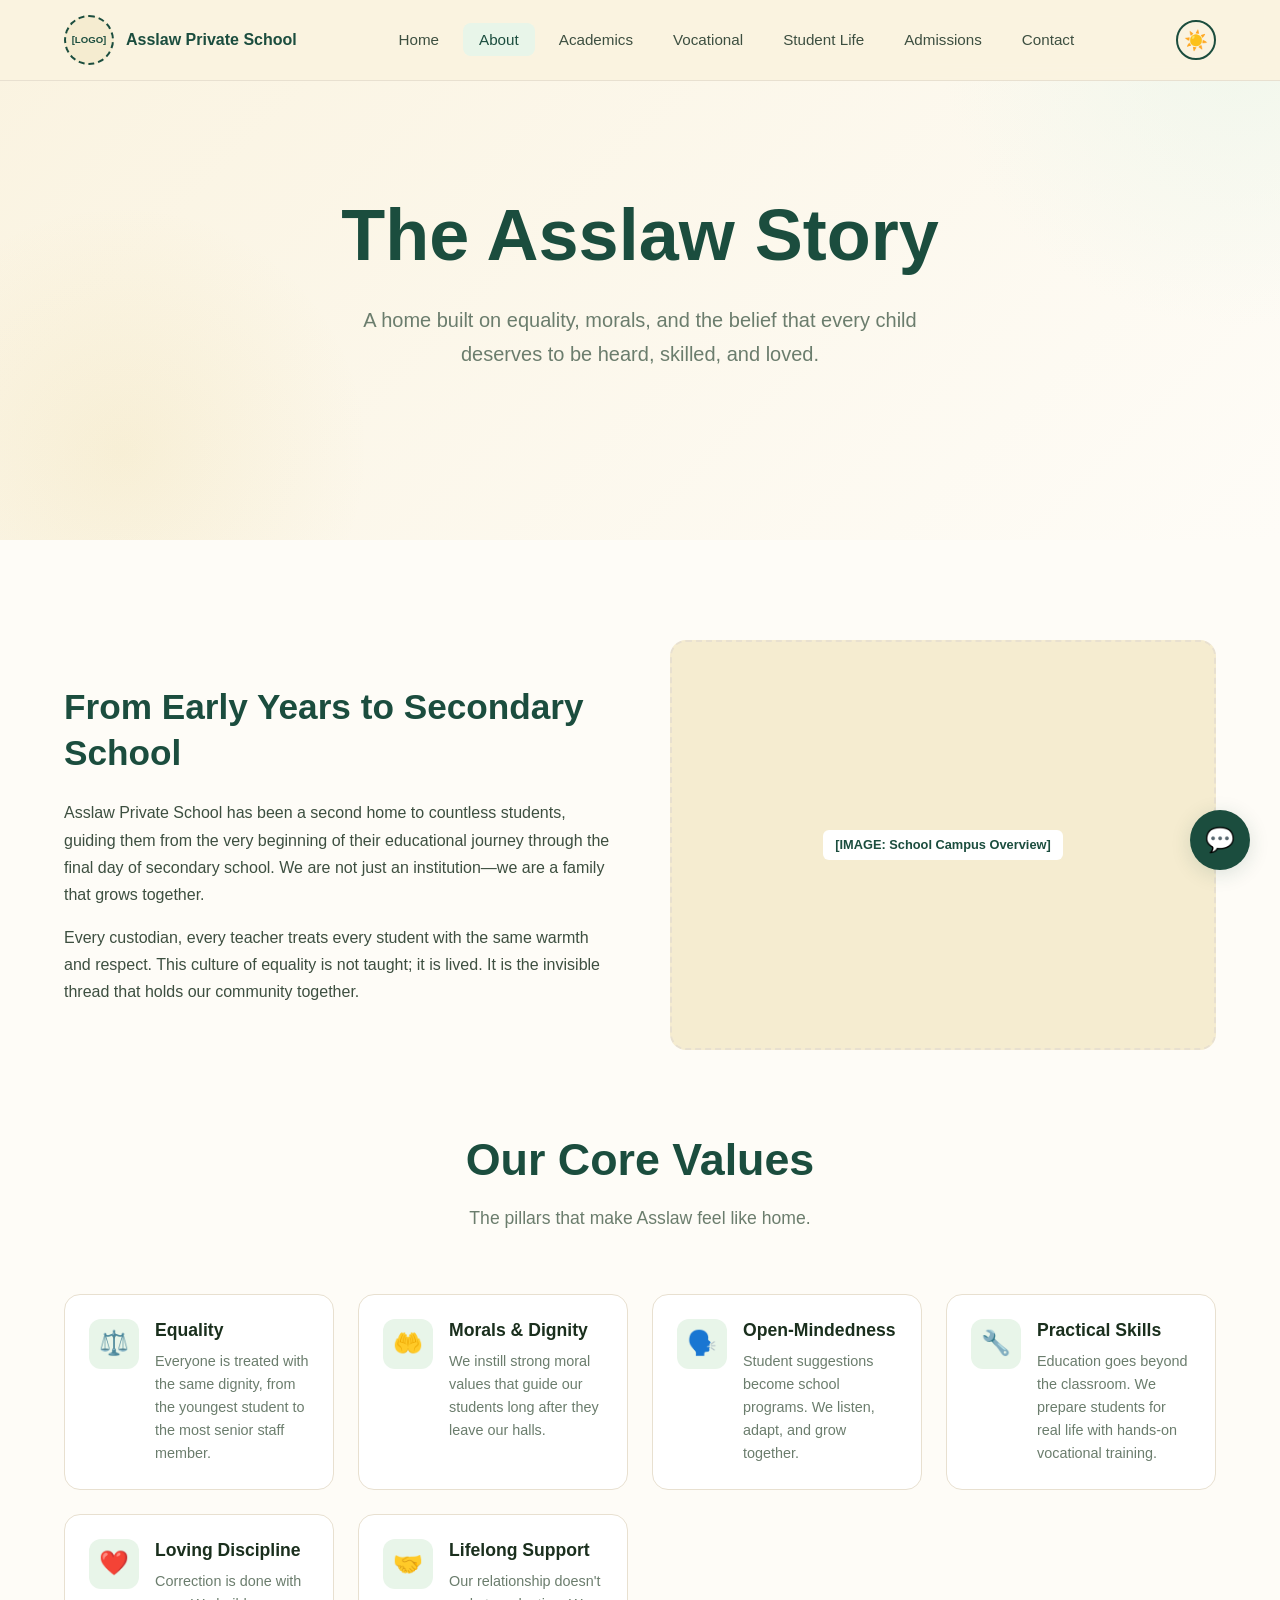
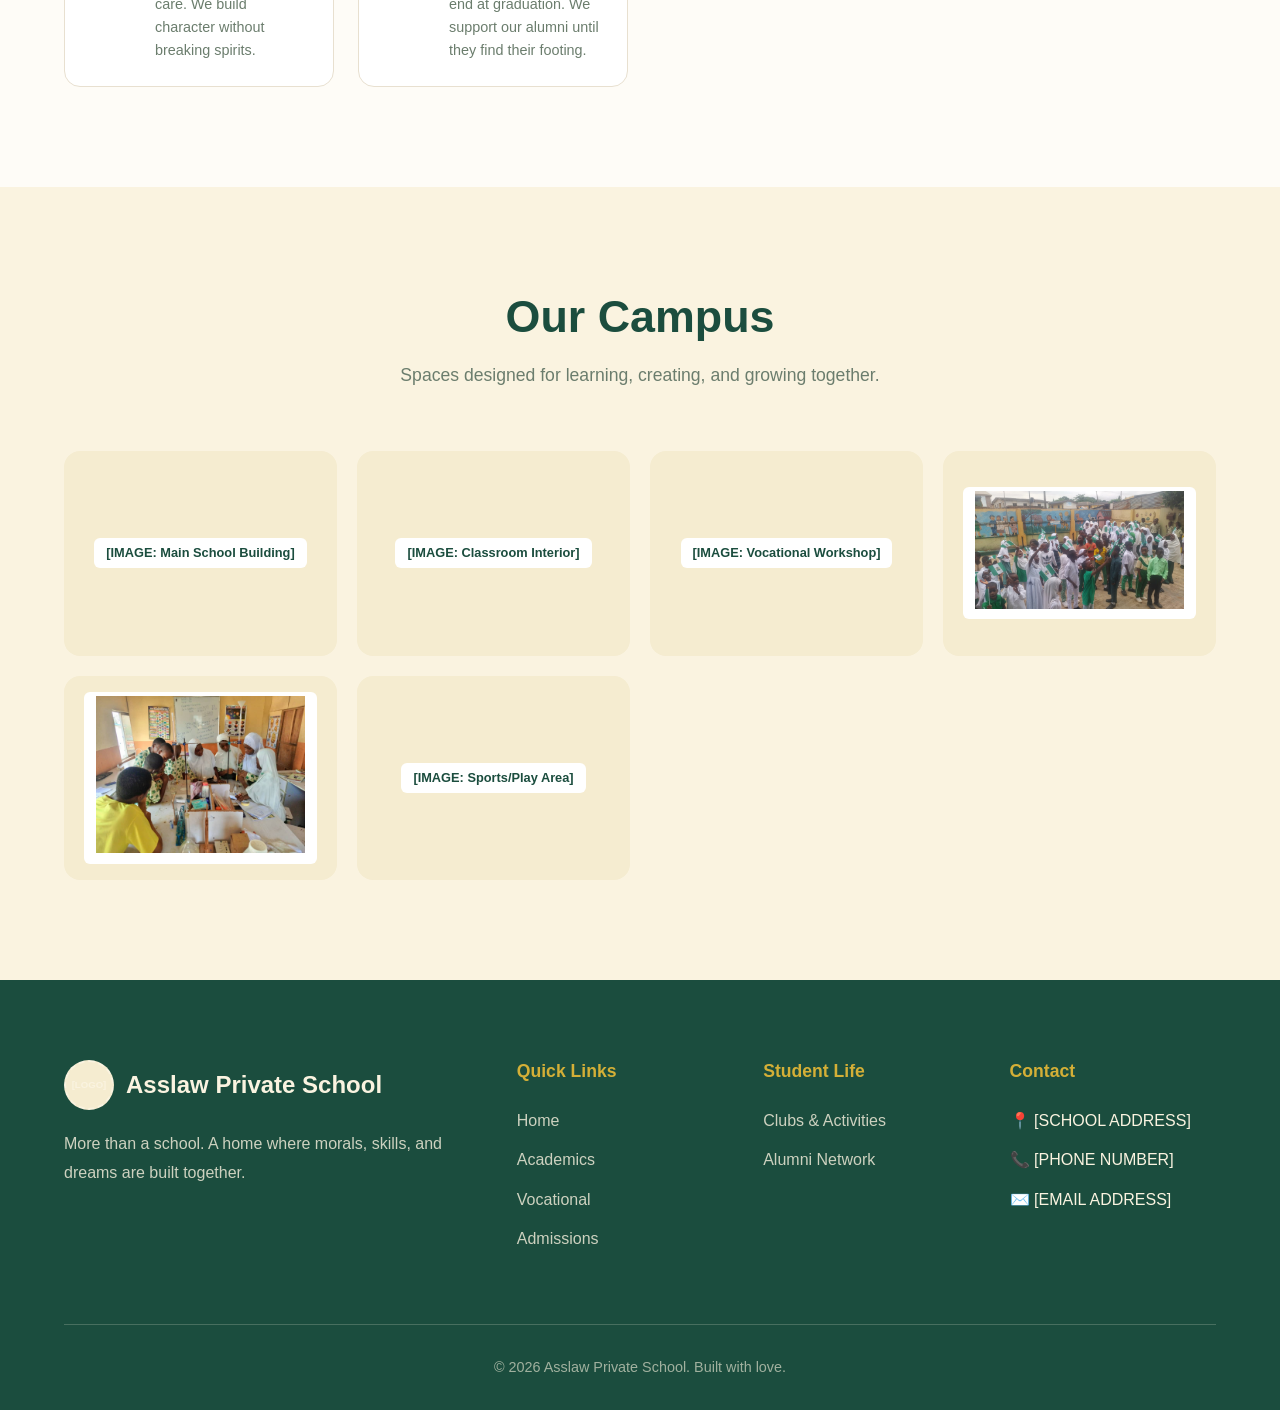
==== commit 71643e91: "Removed Sweeper" ====
--- a/about.html
+++ b/about.html
@@ -43,7 +43,7 @@
         <div>
           <h2 style="font-size: 2.2rem; margin-bottom: 24px; color: var(--primary-green);">From Early Years to Secondary School</h2>
           <p style="margin-bottom: 16px; color: var(--text-body);">Asslaw Private School has been a second home to countless students, guiding them from the very beginning of their educational journey through the final day of secondary school. We are not just an institution—we are a family that grows together.</p>
-          <p style="color: var(--text-body);">Every sweeper, every worker, every teacher treats every student with the same warmth and respect. This culture of equality is not taught; it is lived. It is the invisible thread that holds our community together.</p>
+          <p style="color: var(--text-body);">Every custodian, every teacher treats every student with the same warmth and respect. This culture of equality is not taught; it is lived. It is the invisible thread that holds our community together.</p>
         </div>
         <div class="image-placeholder" style="aspect-ratio: 4/3;">
           <span>[IMAGE: School Campus Overview]</span>
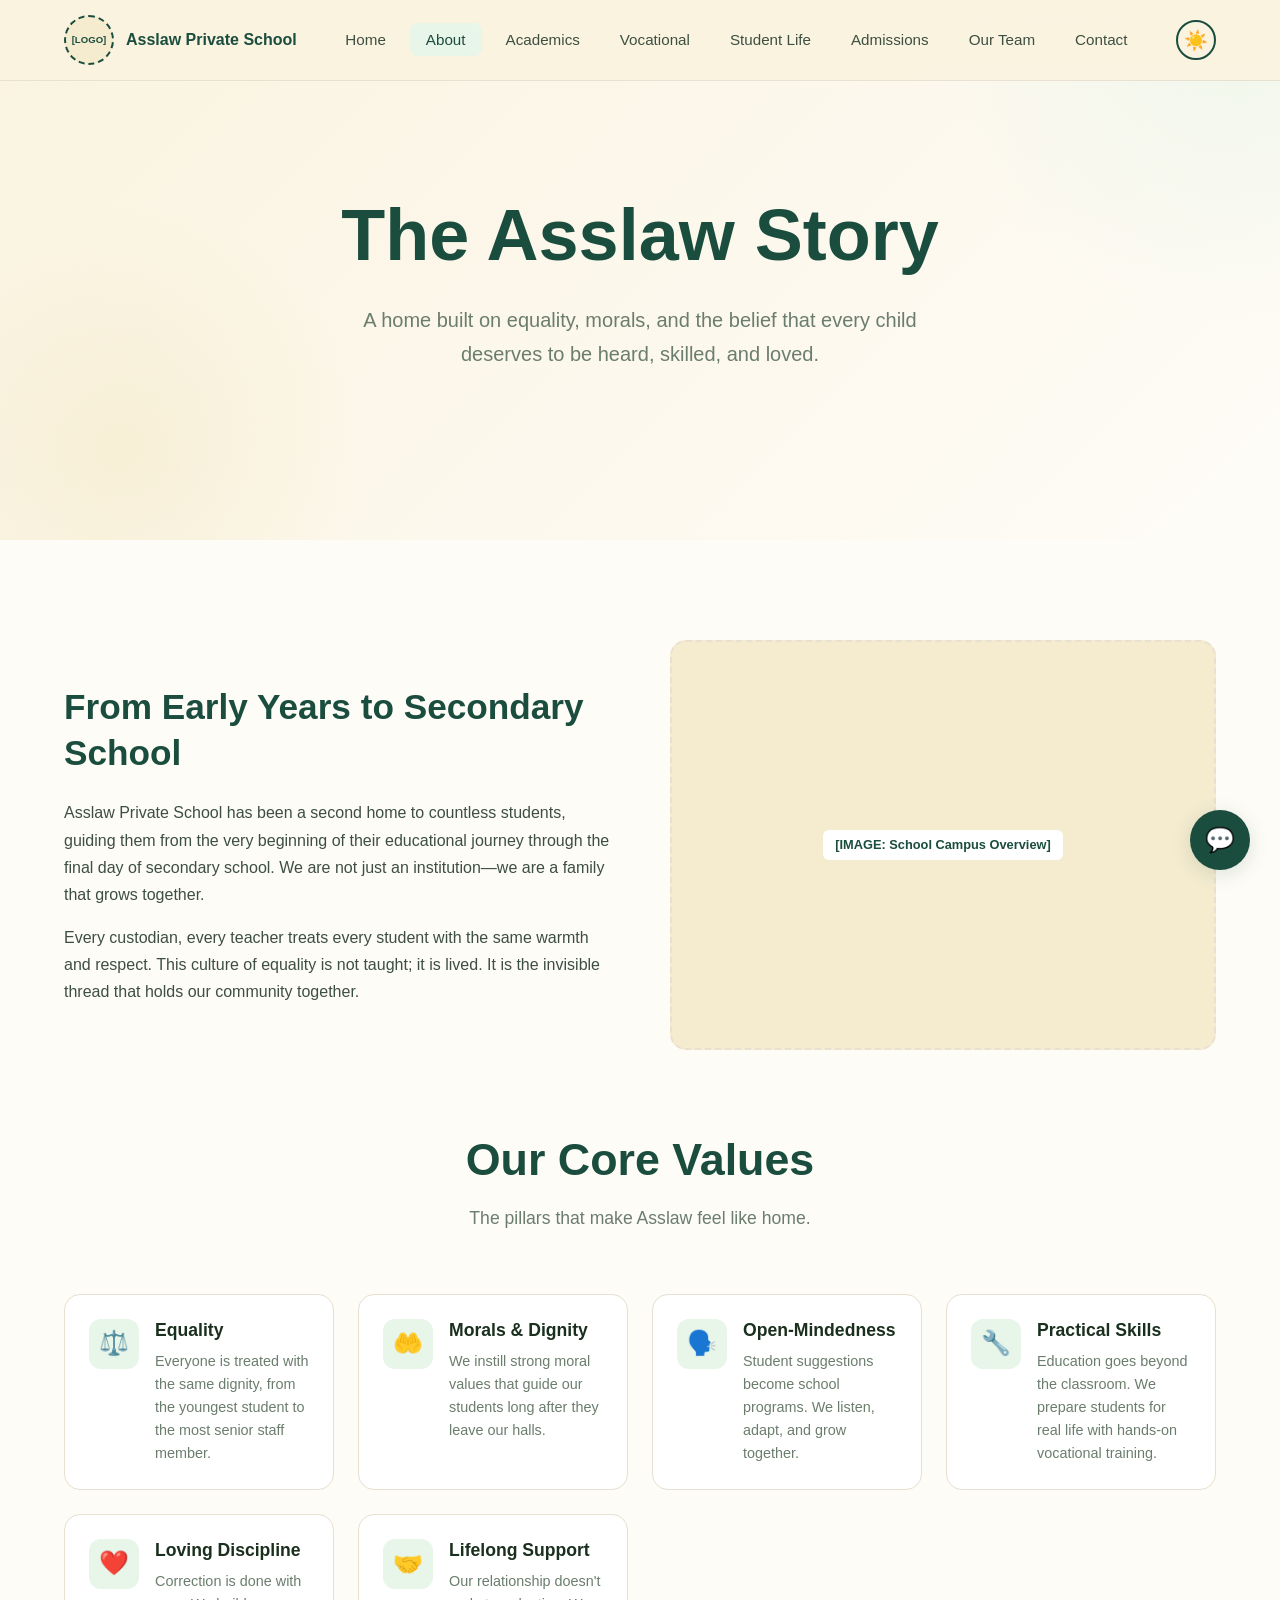
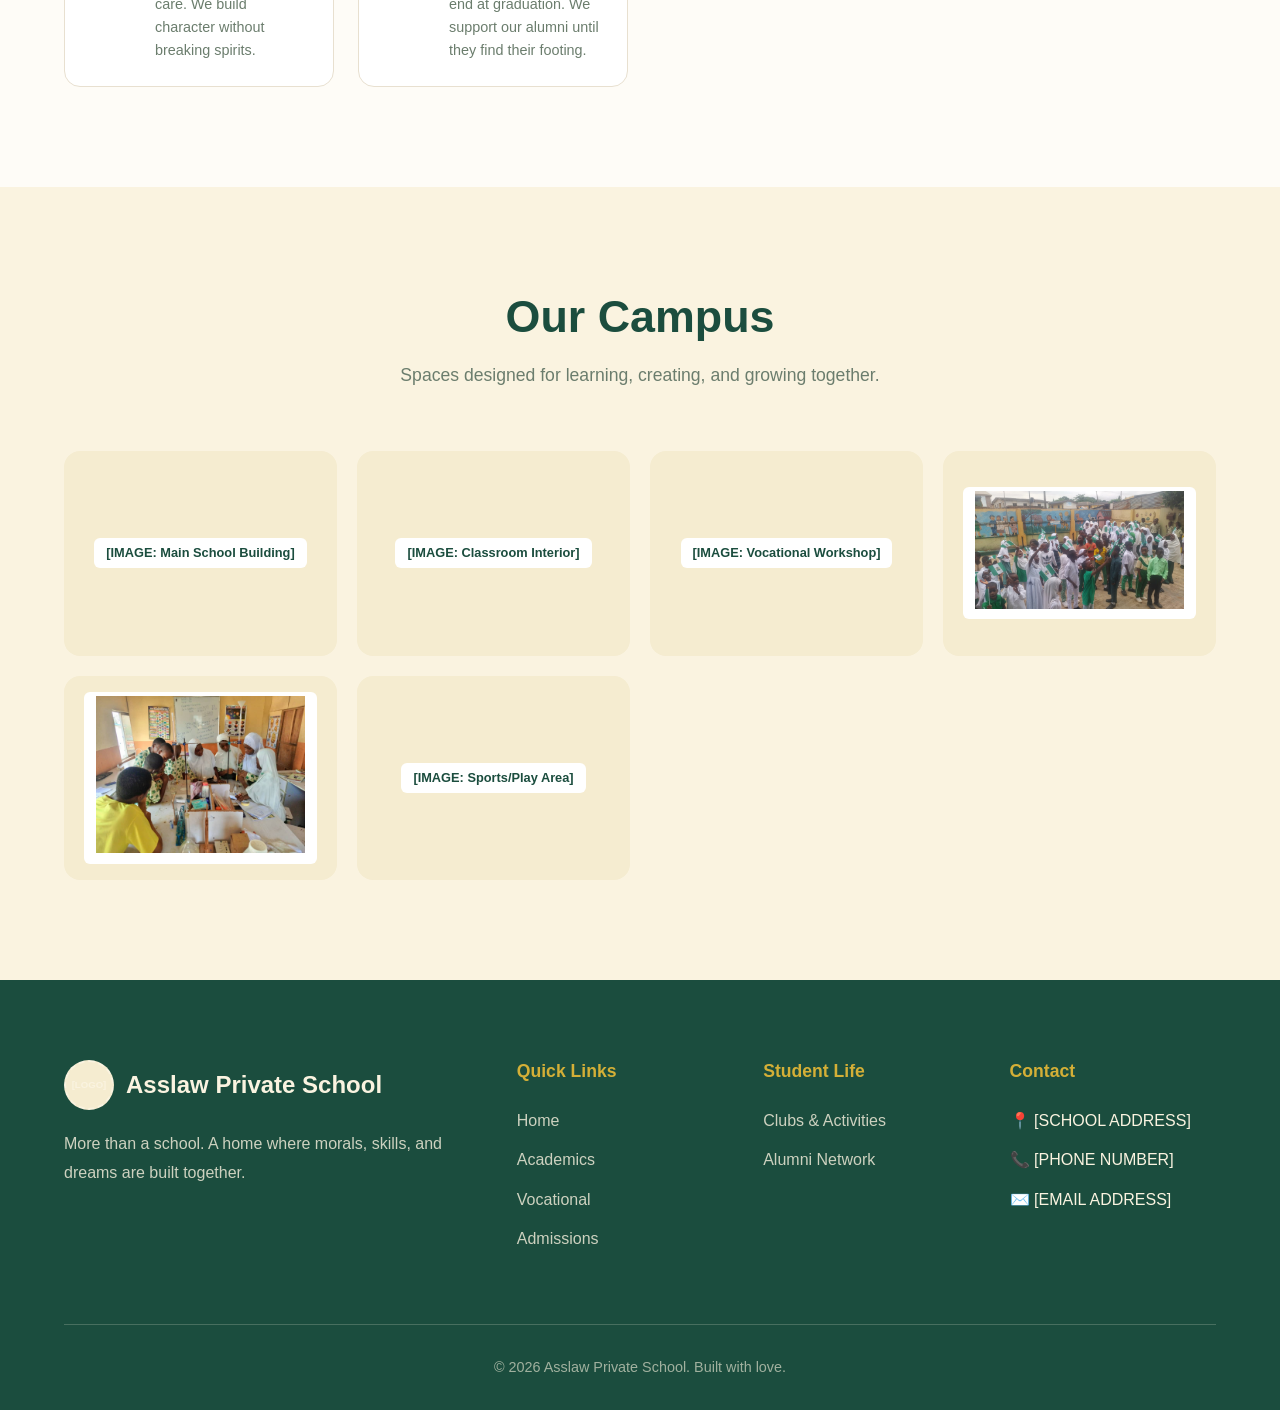
==== commit 62a84833: "Added team page" ====
--- a/about.html
+++ b/about.html
@@ -21,6 +21,7 @@
         <li><a href="vocational.html">Vocational</a></li>
         <li><a href="student-life.html">Student Life</a></li>
         <li><a href="admissions.html">Admissions</a></li>
+        <li><a href="team.html">Our Team</a></li>
         <li><a href="contact.html">Contact</a></li>
       </ul>
       <div class="nav-controls">
--- a/styles.css
+++ b/styles.css
@@ -1233,4 +1233,217 @@
 
 .school-name {
     font-size: 16px;
+}
+
+/* ============================================
+   TEAM / STAFF PAGE STYLES
+   ============================================ */
+
+.leadership-grid {
+  display: grid;
+  grid-template-columns: repeat(auto-fit, minmax(320px, 1fr));
+  gap: 40px;
+  margin-bottom: 80px;
+}
+
+.leadership-card {
+  background: var(--bg-card);
+  border-radius: 24px;
+  overflow: hidden;
+  border: 2px solid var(--gold);
+  transition: var(--transition);
+  position: relative;
+}
+
+.leadership-card:hover {
+  transform: translateY(-8px);
+  box-shadow: 0 25px 50px var(--shadow-lg);
+}
+
+.leadership-card .image-placeholder {
+  aspect-ratio: 3/4;
+  border: none;
+  border-radius: 0;
+  border-bottom: 2px solid var(--gold);
+}
+
+.leadership-badge {
+  position: absolute;
+  top: 20px;
+  right: 20px;
+  background: var(--gold);
+  color: var(--text-dark);
+  padding: 6px 16px;
+  border-radius: 50px;
+  font-weight: 700;
+  font-size: 0.85rem;
+  box-shadow: 0 4px 10px rgba(0,0,0,0.1);
+}
+
+.leadership-content {
+  padding: 32px;
+  text-align: center;
+}
+
+.leadership-content h3 {
+  font-size: 1.6rem;
+  margin-bottom: 8px;
+  color: var(--primary-green);
+}
+
+.leadership-content .role {
+  color: var(--gold);
+  font-weight: 700;
+  margin-bottom: 16px;
+  display: block;
+  font-size: 1rem;
+  text-transform: uppercase;
+  letter-spacing: 1px;
+}
+
+.leadership-content p {
+  color: var(--text-light);
+  font-size: 0.95rem;
+  line-height: 1.7;
+}
+
+.team-grid {
+  display: grid;
+  grid-template-columns: repeat(auto-fill, minmax(260px, 1fr));
+  gap: 30px;
+}
+
+.team-card {
+  background: var(--bg-card);
+  border-radius: 20px;
+  overflow: hidden;
+  border: 1px solid var(--border);
+  transition: var(--transition);
+}
+
+.team-card:hover {
+  transform: translateY(-5px);
+  box-shadow: 0 15px 35px var(--shadow);
+}
+
+.team-card .image-placeholder {
+  aspect-ratio: 1/1;
+  border: none;
+  border-radius: 0;
+  border-bottom: 1px solid var(--border);
+}
+
+.team-content {
+  padding: 24px;
+  text-align: center;
+}
+
+.team-content h4 {
+  font-size: 1.2rem;
+  margin-bottom: 6px;
+  color: var(--text-dark);
+}
+
+.team-content .subject {
+  color: var(--secondary-green);
+  font-weight: 600;
+  font-size: 0.9rem;
+  margin-bottom: 12px;
+  display: block;
+}
+
+.team-content p {
+  color: var(--text-light);
+  font-size: 0.9rem;
+  line-height: 1.6;
+}
+
+.support-grid {
+  display: grid;
+  grid-template-columns: repeat(auto-fit, minmax(220px, 1fr));
+  gap: 24px;
+}
+
+.support-card {
+  text-align: center;
+  padding: 30px 20px;
+  background: var(--bg-card);
+  border-radius: 16px;
+  border: 1px solid var(--border);
+  transition: var(--transition);
+}
+
+.support-card:hover {
+  transform: translateY(-3px);
+  border-color: var(--secondary-green);
+}
+
+.support-card .image-placeholder {
+  width: 120px;
+  height: 120px;
+  border-radius: 50%;
+  margin: 0 auto 20px;
+  aspect-ratio: 1/1;
+}
+
+.support-card h4 {
+  font-size: 1.1rem;
+  margin-bottom: 4px;
+  color: var(--text-dark);
+}
+
+.support-card span {
+  color: var(--text-light);
+  font-size: 0.85rem;
+}
+
+.quote-box {
+  background: var(--primary-green);
+  color: var(--cream);
+  padding: 60px 40px;
+  border-radius: 24px;
+  text-align: center;
+  margin-bottom: 80px;
+  position: relative;
+  overflow: hidden;
+}
+
+.quote-box::before {
+  content: '"';
+  font-size: 10rem;
+  position: absolute;
+  top: -20px;
+  left: 30px;
+  opacity: 0.1;
+  font-family: Georgia, serif;
+  line-height: 1;
+}
+
+.quote-box p {
+  font-size: 1.3rem;
+  font-style: italic;
+  line-height: 1.8;
+  position: relative;
+  z-index: 1;
+  max-width: 800px;
+  margin: 0 auto;
+}
+
+.quote-box .author {
+  margin-top: 20px;
+  font-weight: 700;
+  color: var(--gold);
+  font-style: normal;
+}
+
+@media (max-width: 768px) {
+  .leadership-grid {
+    grid-template-columns: 1fr;
+  }
+  .quote-box {
+    padding: 40px 24px;
+  }
+  .quote-box p {
+    font-size: 1.1rem;
+  }
 }
